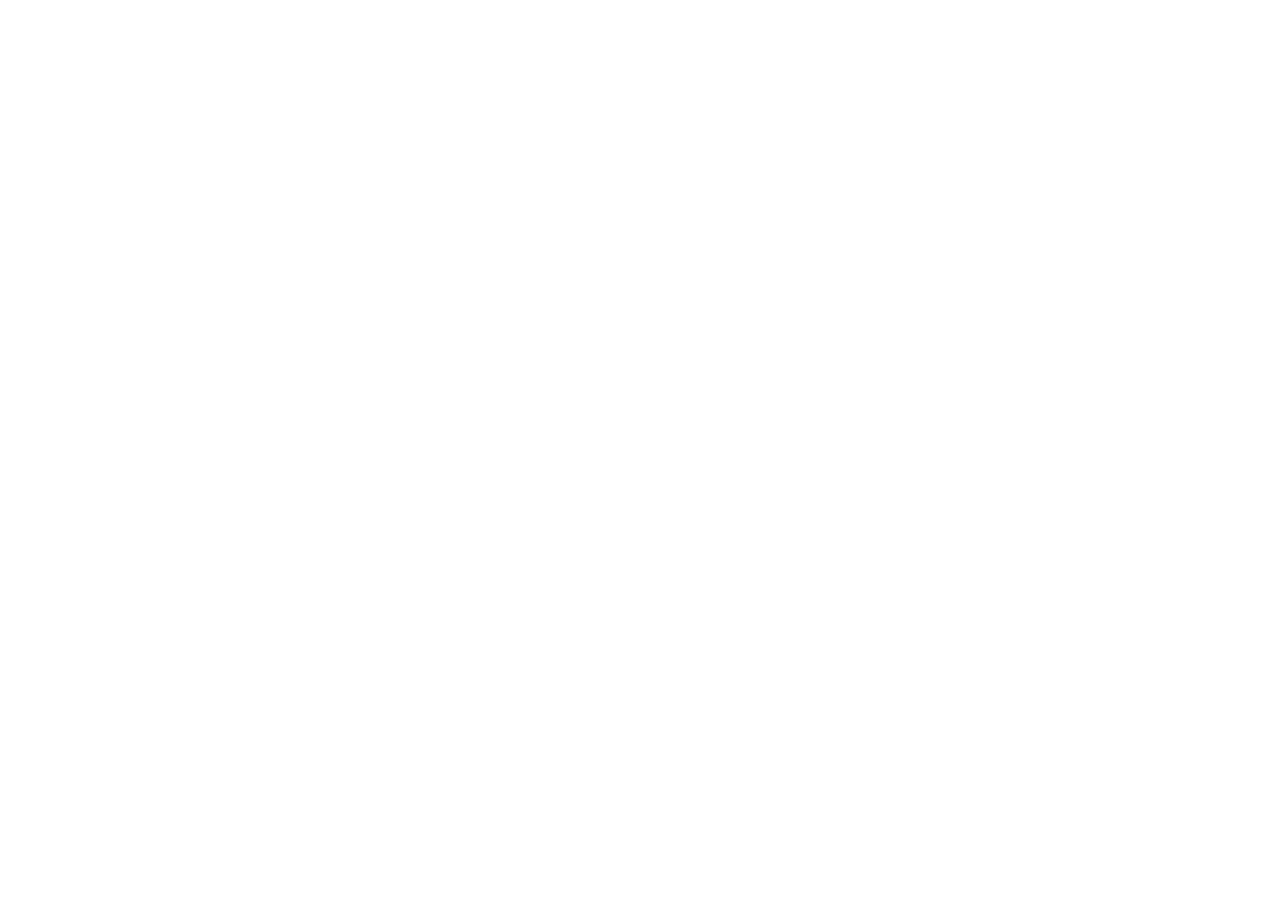
==== index.html @ fe6ef4d4 "大事件项目初始化第二遍" ====
<!DOCTYPE html>
<html lang="en">
<head>
    <meta charset="UTF-8">
    <meta name="viewport" content="width=device-width, initial-scale=1.0">
    <title>大事件首页</title>
</head>
<body>
    
</body>
</html>
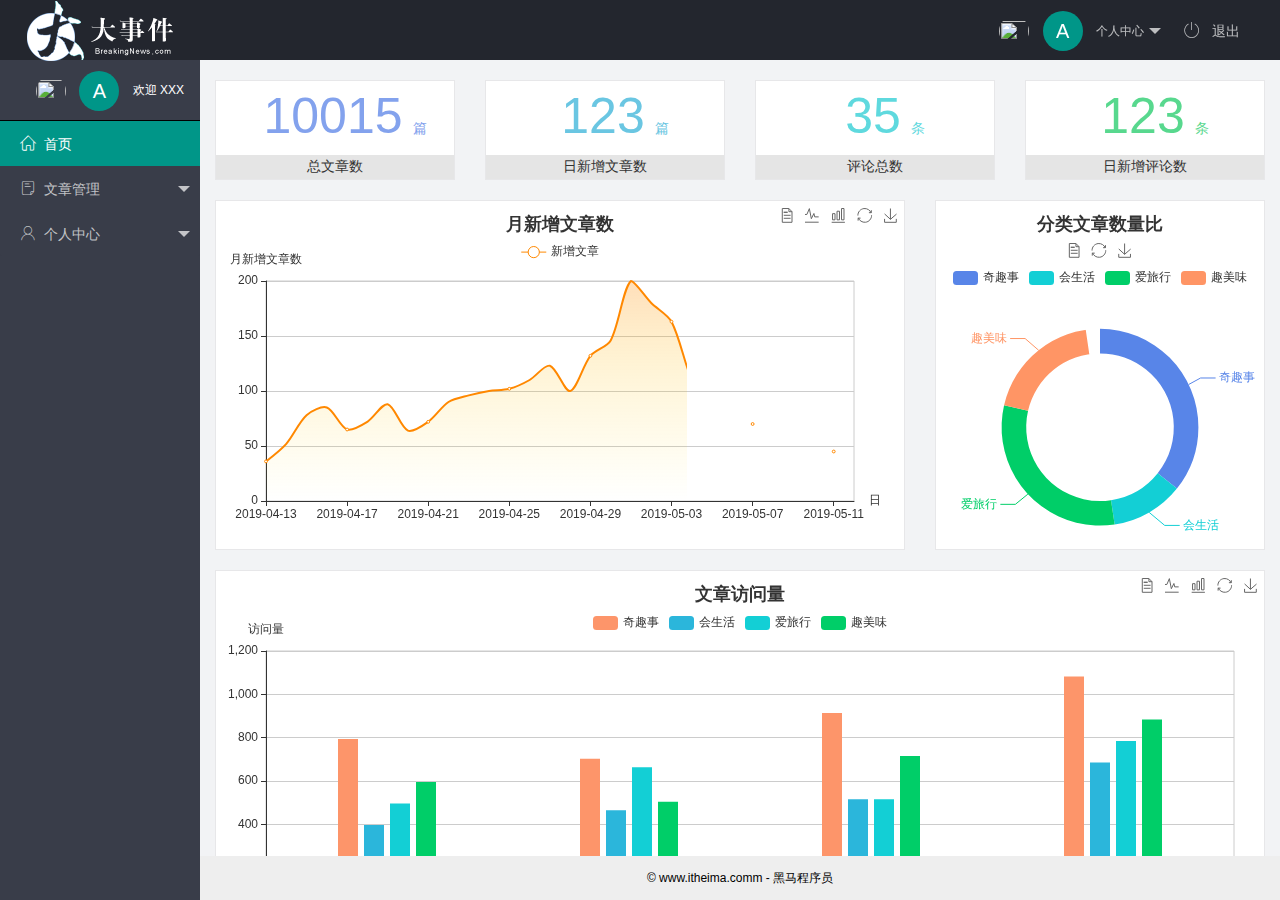
==== commit 590bca00: "主页功能完成" ====
--- a/index.html
+++ b/index.html
@@ -4,8 +4,83 @@
     <meta charset="UTF-8">
     <meta name="viewport" content="width=device-width, initial-scale=1.0">
     <title>大事件首页</title>
+    <link rel="stylesheet" href="/assets/lib/layui/css/layui.css">
+    <link rel="stylesheet" href="/assets/css/index.css">
+    <link rel="stylesheet" href="/assets/fonts/iconfont.css">
 </head>
-<body>
+<body class="layui-layout-body">
+    <div class="layui-layout layui-layout-admin">
+      <div class="layui-header">
+        <div class="layui-logo">
+            <img src="./assets/images/logo.png" alt="">
+        </div>
+        <!-- 头部区域（可配合layui已有的水平导航） -->
+        <ul class="layui-nav layui-layout-right">
+          <li class="layui-nav-item">
+              <!-- 顶部头像 -->
+            <a href="javascript:;" class="userinfo">
+                <img src="http://t.cn/RCzsdCq" class="layui-nav-img">
+              <span class="text-avatar">A</span>
+              个人中心
+            </a>
+            <dl class="layui-nav-child">
+              <dd><a href="">基本资料</a></dd>
+              <dd><a href="">更换头像</a></dd>
+              <dd><a href="">重置密码</a></dd>
+            </dl>
+          </li>
+          <li class="layui-nav-item" id="btnLogout"><a href="javascript:;">
+              <span class="iconfont icon-tuichu"></span>
+              退出</a>
+            </li>
+        </ul>
+      </div>
+      
+      <div class="layui-side layui-bg-black">
+        <div class="layui-side-scroll">
+            <!-- 侧边栏头像区域 -->
+            <div class="userinfo">
+                <img src="http://t.cn/RCzsdCq" class="layui-nav-img">
+                <span class="text-avatar">A</span>
+                <span id="welcome">欢迎 XXX</span>
+            </div>
+          <!-- 左侧导航区域（可配合layui已有的垂直导航） -->
+          <ul class="layui-nav layui-nav-tree"  lay-filter="all">
+            <li class="layui-nav-item layui-this">
+                <a href="/home/dashboard.html" target="fm"><span class="iconfont icon-home"></span>首页</a></li>
+            <li class="layui-nav-item"><a href="javascript:;"><span class="iconfont icon-16"></span>文章管理</a>
+                <!-- 删除类，不让默认展开：layui-nav-itemed -->
+              <dl class="layui-nav-child">
+                <dd><a href="javascript:;"><i class="layui-icon layui-icon-app"></i>文章类别</a></dd>
+                <dd><a href="javascript:;"><i class="layui-icon layui-icon-app"></i>文章列表</a></dd>
+                <dd><a href="javascript:;"><i class="layui-icon layui-icon-app"></i>发表文章</a></dd>
+              </dl>
+            </li>
+            <li class="layui-nav-item"><a href="javascript:;"><span class="iconfont icon-user"></span>个人中心</a>
+              <dl class="layui-nav-child">
+                <dd><a href="javascript:;"><i class="layui-icon layui-icon-app"></i>基本资料</a></dd>
+                <dd><a href="javascript:;"><i class="layui-icon layui-icon-app"></i>更换头像</a></dd>
+                <dd><a href="javascript:;"><i class="layui-icon layui-icon-app"></i>重置密码</a></dd>
+              </dl>
+            </li>
     
-</body>
+          </ul>
+        </div>
+      </div>
+      
+      <div class="layui-body">
+        <!-- 内容主体区域 -->
+        <iframe name="fm" src="/home/dashboard.html" frameborder="0"></iframe>
+      </div>
+      
+      <div class="layui-footer">
+        <!-- 底部固定区域 -->
+        © www.itheima.comm - 黑马程序员
+      </div>
+    </div>
+    <script src="/assets/lib/layui/layui.all.js"></script>
+    <script src="/assets/lib/jquery.js"></script>
+    <script src="/assets/js/baseAPI.js"></script>
+    <script src="/assets/js/index.js"></script>
+    </body>
 </html>--- a/assets/lib/layui/css/layui.css
+++ b/assets/lib/layui/css/layui.css
@@ -0,0 +1,2 @@
+/** layui-v2.5.5 MIT License By https://www.layui.com */
+ .layui-inline,img{display:inline-block;vertical-align:middle}h1,h2,h3,h4,h5,h6{font-weight:400}.layui-edge,.layui-header,.layui-inline,.layui-main{position:relative}.layui-body,.layui-edge,.layui-elip{overflow:hidden}.layui-btn,.layui-edge,.layui-inline,img{vertical-align:middle}.layui-btn,.layui-disabled,.layui-icon,.layui-unselect{-moz-user-select:none;-webkit-user-select:none;-ms-user-select:none}.layui-elip,.layui-form-checkbox span,.layui-form-pane .layui-form-label{text-overflow:ellipsis;white-space:nowrap}.layui-breadcrumb,.layui-tree-btnGroup{visibility:hidden}blockquote,body,button,dd,div,dl,dt,form,h1,h2,h3,h4,h5,h6,input,li,ol,p,pre,td,textarea,th,ul{margin:0;padding:0;-webkit-tap-highlight-color:rgba(0,0,0,0)}a:active,a:hover{outline:0}img{border:none}li{list-style:none}table{border-collapse:collapse;border-spacing:0}h4,h5,h6{font-size:100%}button,input,optgroup,option,select,textarea{font-family:inherit;font-size:inherit;font-style:inherit;font-weight:inherit;outline:0}pre{white-space:pre-wrap;white-space:-moz-pre-wrap;white-space:-pre-wrap;white-space:-o-pre-wrap;word-wrap:break-word}body{line-height:24px;font:14px Helvetica Neue,Helvetica,PingFang SC,Tahoma,Arial,sans-serif}hr{height:1px;margin:10px 0;border:0;clear:both}a{color:#333;text-decoration:none}a:hover{color:#777}a cite{font-style:normal;*cursor:pointer}.layui-border-box,.layui-border-box *{box-sizing:border-box}.layui-box,.layui-box *{box-sizing:content-box}.layui-clear{clear:both;*zoom:1}.layui-clear:after{content:'\20';clear:both;*zoom:1;display:block;height:0}.layui-inline{*display:inline;*zoom:1}.layui-edge{display:inline-block;width:0;height:0;border-width:6px;border-style:dashed;border-color:transparent}.layui-edge-top{top:-4px;border-bottom-color:#999;border-bottom-style:solid}.layui-edge-right{border-left-color:#999;border-left-style:solid}.layui-edge-bottom{top:2px;border-top-color:#999;border-top-style:solid}.layui-edge-left{border-right-color:#999;border-right-style:solid}.layui-disabled,.layui-disabled:hover{color:#d2d2d2!important;cursor:not-allowed!important}.layui-circle{border-radius:100%}.layui-show{display:block!important}.layui-hide{display:none!important}@font-face{font-family:layui-icon;src:url(../font/iconfont.eot?v=250);src:url(../font/iconfont.eot?v=250#iefix) format('embedded-opentype'),url(../font/iconfont.woff2?v=250) format('woff2'),url(../font/iconfont.woff?v=250) format('woff'),url(../font/iconfont.ttf?v=250) format('truetype'),url(../font/iconfont.svg?v=250#layui-icon) format('svg')}.layui-icon{font-family:layui-icon!important;font-size:16px;font-style:normal;-webkit-font-smoothing:antialiased;-moz-osx-font-smoothing:grayscale}.layui-icon-reply-fill:before{content:"\e611"}.layui-icon-set-fill:before{content:"\e614"}.layui-icon-menu-fill:before{content:"\e60f"}.layui-icon-search:before{content:"\e615"}.layui-icon-share:before{content:"\e641"}.layui-icon-set-sm:before{content:"\e620"}.layui-icon-engine:before{content:"\e628"}.layui-icon-close:before{content:"\1006"}.layui-icon-close-fill:before{content:"\1007"}.layui-icon-chart-screen:before{content:"\e629"}.layui-icon-star:before{content:"\e600"}.layui-icon-circle-dot:before{content:"\e617"}.layui-icon-chat:before{content:"\e606"}.layui-icon-release:before{content:"\e609"}.layui-icon-list:before{content:"\e60a"}.layui-icon-chart:before{content:"\e62c"}.layui-icon-ok-circle:before{content:"\1005"}.layui-icon-layim-theme:before{content:"\e61b"}.layui-icon-table:before{content:"\e62d"}.layui-icon-right:before{content:"\e602"}.layui-icon-left:before{content:"\e603"}.layui-icon-cart-simple:before{content:"\e698"}.layui-icon-face-cry:before{content:"\e69c"}.layui-icon-face-smile:before{content:"\e6af"}.layui-icon-survey:before{content:"\e6b2"}.layui-icon-tree:before{content:"\e62e"}.layui-icon-upload-circle:before{content:"\e62f"}.layui-icon-add-circle:before{content:"\e61f"}.layui-icon-download-circle:before{content:"\e601"}.layui-icon-templeate-1:before{content:"\e630"}.layui-icon-util:before{content:"\e631"}.layui-icon-face-surprised:before{content:"\e664"}.layui-icon-edit:before{content:"\e642"}.layui-icon-speaker:before{content:"\e645"}.layui-icon-down:before{content:"\e61a"}.layui-icon-file:before{content:"\e621"}.layui-icon-layouts:before{content:"\e632"}.layui-icon-rate-half:before{content:"\e6c9"}.layui-icon-add-circle-fine:before{content:"\e608"}.layui-icon-prev-circle:before{content:"\e633"}.layui-icon-read:before{content:"\e705"}.layui-icon-404:before{content:"\e61c"}.layui-icon-carousel:before{content:"\e634"}.layui-icon-help:before{content:"\e607"}.layui-icon-code-circle:before{content:"\e635"}.layui-icon-water:before{content:"\e636"}.layui-icon-username:before{content:"\e66f"}.layui-icon-find-fill:before{content:"\e670"}.layui-icon-about:before{content:"\e60b"}.layui-icon-location:before{content:"\e715"}.layui-icon-up:before{content:"\e619"}.layui-icon-pause:before{content:"\e651"}.layui-icon-date:before{content:"\e637"}.layui-icon-layim-uploadfile:before{content:"\e61d"}.layui-icon-delete:before{content:"\e640"}.layui-icon-play:before{content:"\e652"}.layui-icon-top:before{content:"\e604"}.layui-icon-friends:before{content:"\e612"}.layui-icon-refresh-3:before{content:"\e9aa"}.layui-icon-ok:before{content:"\e605"}.layui-icon-layer:before{content:"\e638"}.layui-icon-face-smile-fine:before{content:"\e60c"}.layui-icon-dollar:before{content:"\e659"}.layui-icon-group:before{content:"\e613"}.layui-icon-layim-download:before{content:"\e61e"}.layui-icon-picture-fine:before{content:"\e60d"}.layui-icon-link:before{content:"\e64c"}.layui-icon-diamond:before{content:"\e735"}.layui-icon-log:before{content:"\e60e"}.layui-icon-rate-solid:before{content:"\e67a"}.layui-icon-fonts-del:before{content:"\e64f"}.layui-icon-unlink:before{content:"\e64d"}.layui-icon-fonts-clear:before{content:"\e639"}.layui-icon-triangle-r:before{content:"\e623"}.layui-icon-circle:before{content:"\e63f"}.layui-icon-radio:before{content:"\e643"}.layui-icon-align-center:before{content:"\e647"}.layui-icon-align-right:before{content:"\e648"}.layui-icon-align-left:before{content:"\e649"}.layui-icon-loading-1:before{content:"\e63e"}.layui-icon-return:before{content:"\e65c"}.layui-icon-fonts-strong:before{content:"\e62b"}.layui-icon-upload:before{content:"\e67c"}.layui-icon-dialogue:before{content:"\e63a"}.layui-icon-video:before{content:"\e6ed"}.layui-icon-headset:before{content:"\e6fc"}.layui-icon-cellphone-fine:before{content:"\e63b"}.layui-icon-add-1:before{content:"\e654"}.layui-icon-face-smile-b:before{content:"\e650"}.layui-icon-fonts-html:before{content:"\e64b"}.layui-icon-form:before{content:"\e63c"}.layui-icon-cart:before{content:"\e657"}.layui-icon-camera-fill:before{content:"\e65d"}.layui-icon-tabs:before{content:"\e62a"}.layui-icon-fonts-code:before{content:"\e64e"}.layui-icon-fire:before{content:"\e756"}.layui-icon-set:before{content:"\e716"}.layui-icon-fonts-u:before{content:"\e646"}.layui-icon-triangle-d:before{content:"\e625"}.layui-icon-tips:before{content:"\e702"}.layui-icon-picture:before{content:"\e64a"}.layui-icon-more-vertical:before{content:"\e671"}.layui-icon-flag:before{content:"\e66c"}.layui-icon-loading:before{content:"\e63d"}.layui-icon-fonts-i:before{content:"\e644"}.layui-icon-refresh-1:before{content:"\e666"}.layui-icon-rmb:before{content:"\e65e"}.layui-icon-home:before{content:"\e68e"}.layui-icon-user:before{content:"\e770"}.layui-icon-notice:before{content:"\e667"}.layui-icon-login-weibo:before{content:"\e675"}.layui-icon-voice:before{content:"\e688"}.layui-icon-upload-drag:before{content:"\e681"}.layui-icon-login-qq:before{content:"\e676"}.layui-icon-snowflake:before{content:"\e6b1"}.layui-icon-file-b:before{content:"\e655"}.layui-icon-template:before{content:"\e663"}.layui-icon-auz:before{content:"\e672"}.layui-icon-console:before{content:"\e665"}.layui-icon-app:before{content:"\e653"}.layui-icon-prev:before{content:"\e65a"}.layui-icon-website:before{content:"\e7ae"}.layui-icon-next:before{content:"\e65b"}.layui-icon-component:before{content:"\e857"}.layui-icon-more:before{content:"\e65f"}.layui-icon-login-wechat:before{content:"\e677"}.layui-icon-shrink-right:before{content:"\e668"}.layui-icon-spread-left:before{content:"\e66b"}.layui-icon-camera:before{content:"\e660"}.layui-icon-note:before{content:"\e66e"}.layui-icon-refresh:before{content:"\e669"}.layui-icon-female:before{content:"\e661"}.layui-icon-male:before{content:"\e662"}.layui-icon-password:before{content:"\e673"}.layui-icon-senior:before{content:"\e674"}.layui-icon-theme:before{content:"\e66a"}.layui-icon-tread:before{content:"\e6c5"}.layui-icon-praise:before{content:"\e6c6"}.layui-icon-star-fill:before{content:"\e658"}.layui-icon-rate:before{content:"\e67b"}.layui-icon-template-1:before{content:"\e656"}.layui-icon-vercode:before{content:"\e679"}.layui-icon-cellphone:before{content:"\e678"}.layui-icon-screen-full:before{content:"\e622"}.layui-icon-screen-restore:before{content:"\e758"}.layui-icon-cols:before{content:"\e610"}.layui-icon-export:before{content:"\e67d"}.layui-icon-print:before{content:"\e66d"}.layui-icon-slider:before{content:"\e714"}.layui-icon-addition:before{content:"\e624"}.layui-icon-subtraction:before{content:"\e67e"}.layui-icon-service:before{content:"\e626"}.layui-icon-transfer:before{content:"\e691"}.layui-main{width:1140px;margin:0 auto}.layui-header{z-index:1000;height:60px}.layui-header a:hover{transition:all .5s;-webkit-transition:all .5s}.layui-side{position:fixed;left:0;top:0;bottom:0;z-index:999;width:200px;overflow-x:hidden}.layui-side-scroll{position:relative;width:220px;height:100%;overflow-x:hidden}.layui-body{position:absolute;left:200px;right:0;top:0;bottom:0;z-index:998;width:auto;overflow-y:auto;box-sizing:border-box}.layui-layout-body{overflow:hidden}.layui-layout-admin .layui-header{background-color:#23262E}.layui-layout-admin .layui-side{top:60px;width:200px;overflow-x:hidden}.layui-layout-admin .layui-body{position:fixed;top:60px;bottom:44px}.layui-layout-admin .layui-main{width:auto;margin:0 15px}.layui-layout-admin .layui-footer{position:fixed;left:200px;right:0;bottom:0;height:44px;line-height:44px;padding:0 15px;background-color:#eee}.layui-layout-admin .layui-logo{position:absolute;left:0;top:0;width:200px;height:100%;line-height:60px;text-align:center;color:#009688;font-size:16px}.layui-layout-admin .layui-header .layui-nav{background:0 0}.layui-layout-left{position:absolute!important;left:200px;top:0}.layui-layout-right{position:absolute!important;right:0;top:0}.layui-container{position:relative;margin:0 auto;padding:0 15px;box-sizing:border-box}.layui-fluid{position:relative;margin:0 auto;padding:0 15px}.layui-row:after,.layui-row:before{content:'';display:block;clear:both}.layui-col-lg1,.layui-col-lg10,.layui-col-lg11,.layui-col-lg12,.layui-col-lg2,.layui-col-lg3,.layui-col-lg4,.layui-col-lg5,.layui-col-lg6,.layui-col-lg7,.layui-col-lg8,.layui-col-lg9,.layui-col-md1,.layui-col-md10,.layui-col-md11,.layui-col-md12,.layui-col-md2,.layui-col-md3,.layui-col-md4,.layui-col-md5,.layui-col-md6,.layui-col-md7,.layui-col-md8,.layui-col-md9,.layui-col-sm1,.layui-col-sm10,.layui-col-sm11,.layui-col-sm12,.layui-col-sm2,.layui-col-sm3,.layui-col-sm4,.layui-col-sm5,.layui-col-sm6,.layui-col-sm7,.layui-col-sm8,.layui-col-sm9,.layui-col-xs1,.layui-col-xs10,.layui-col-xs11,.layui-col-xs12,.layui-col-xs2,.layui-col-xs3,.layui-col-xs4,.layui-col-xs5,.layui-col-xs6,.layui-col-xs7,.layui-col-xs8,.layui-col-xs9{position:relative;display:block;box-sizing:border-box}.layui-col-xs1,.layui-col-xs10,.layui-col-xs11,.layui-col-xs12,.layui-col-xs2,.layui-col-xs3,.layui-col-xs4,.layui-col-xs5,.layui-col-xs6,.layui-col-xs7,.layui-col-xs8,.layui-col-xs9{float:left}.layui-col-xs1{width:8.33333333%}.layui-col-xs2{width:16.66666667%}.layui-col-xs3{width:25%}.layui-col-xs4{width:33.33333333%}.layui-col-xs5{width:41.66666667%}.layui-col-xs6{width:50%}.layui-col-xs7{width:58.33333333%}.layui-col-xs8{width:66.66666667%}.layui-col-xs9{width:75%}.layui-col-xs10{width:83.33333333%}.layui-col-xs11{width:91.66666667%}.layui-col-xs12{width:100%}.layui-col-xs-offset1{margin-left:8.33333333%}.layui-col-xs-offset2{margin-left:16.66666667%}.layui-col-xs-offset3{margin-left:25%}.layui-col-xs-offset4{margin-left:33.33333333%}.layui-col-xs-offset5{margin-left:41.66666667%}.layui-col-xs-offset6{margin-left:50%}.layui-col-xs-offset7{margin-left:58.33333333%}.layui-col-xs-offset8{margin-left:66.66666667%}.layui-col-xs-offset9{margin-left:75%}.layui-col-xs-offset10{margin-left:83.33333333%}.layui-col-xs-offset11{margin-left:91.66666667%}.layui-col-xs-offset12{margin-left:100%}@media screen and (max-width:768px){.layui-hide-xs{display:none!important}.layui-show-xs-block{display:block!important}.layui-show-xs-inline{display:inline!important}.layui-show-xs-inline-block{display:inline-block!important}}@media screen and (min-width:768px){.layui-container{width:750px}.layui-hide-sm{display:none!important}.layui-show-sm-block{display:block!important}.layui-show-sm-inline{display:inline!important}.layui-show-sm-inline-block{display:inline-block!important}.layui-col-sm1,.layui-col-sm10,.layui-col-sm11,.layui-col-sm12,.layui-col-sm2,.layui-col-sm3,.layui-col-sm4,.layui-col-sm5,.layui-col-sm6,.layui-col-sm7,.layui-col-sm8,.layui-col-sm9{float:left}.layui-col-sm1{width:8.33333333%}.layui-col-sm2{width:16.66666667%}.layui-col-sm3{width:25%}.layui-col-sm4{width:33.33333333%}.layui-col-sm5{width:41.66666667%}.layui-col-sm6{width:50%}.layui-col-sm7{width:58.33333333%}.layui-col-sm8{width:66.66666667%}.layui-col-sm9{width:75%}.layui-col-sm10{width:83.33333333%}.layui-col-sm11{width:91.66666667%}.layui-col-sm12{width:100%}.layui-col-sm-offset1{margin-left:8.33333333%}.layui-col-sm-offset2{margin-left:16.66666667%}.layui-col-sm-offset3{margin-left:25%}.layui-col-sm-offset4{margin-left:33.33333333%}.layui-col-sm-offset5{margin-left:41.66666667%}.layui-col-sm-offset6{margin-left:50%}.layui-col-sm-offset7{margin-left:58.33333333%}.layui-col-sm-offset8{margin-left:66.66666667%}.layui-col-sm-offset9{margin-left:75%}.layui-col-sm-offset10{margin-left:83.33333333%}.layui-col-sm-offset11{margin-left:91.66666667%}.layui-col-sm-offset12{margin-left:100%}}@media screen and (min-width:992px){.layui-container{width:970px}.layui-hide-md{display:none!important}.layui-show-md-block{display:block!important}.layui-show-md-inline{display:inline!important}.layui-show-md-inline-block{display:inline-block!important}.layui-col-md1,.layui-col-md10,.layui-col-md11,.layui-col-md12,.layui-col-md2,.layui-col-md3,.layui-col-md4,.layui-col-md5,.layui-col-md6,.layui-col-md7,.layui-col-md8,.layui-col-md9{float:left}.layui-col-md1{width:8.33333333%}.layui-col-md2{width:16.66666667%}.layui-col-md3{width:25%}.layui-col-md4{width:33.33333333%}.layui-col-md5{width:41.66666667%}.layui-col-md6{width:50%}.layui-col-md7{width:58.33333333%}.layui-col-md8{width:66.66666667%}.layui-col-md9{width:75%}.layui-col-md10{width:83.33333333%}.layui-col-md11{width:91.66666667%}.layui-col-md12{width:100%}.layui-col-md-offset1{margin-left:8.33333333%}.layui-col-md-offset2{margin-left:16.66666667%}.layui-col-md-offset3{margin-left:25%}.layui-col-md-offset4{margin-left:33.33333333%}.layui-col-md-offset5{margin-left:41.66666667%}.layui-col-md-offset6{margin-left:50%}.layui-col-md-offset7{margin-left:58.33333333%}.layui-col-md-offset8{margin-left:66.66666667%}.layui-col-md-offset9{margin-left:75%}.layui-col-md-offset10{margin-left:83.33333333%}.layui-col-md-offset11{margin-left:91.66666667%}.layui-col-md-offset12{margin-left:100%}}@media screen and (min-width:1200px){.layui-container{width:1170px}.layui-hide-lg{display:none!important}.layui-show-lg-block{display:block!important}.layui-show-lg-inline{display:inline!important}.layui-show-lg-inline-block{display:inline-block!important}.layui-col-lg1,.layui-col-lg10,.layui-col-lg11,.layui-col-lg12,.layui-col-lg2,.layui-col-lg3,.layui-col-lg4,.layui-col-lg5,.layui-col-lg6,.layui-col-lg7,.layui-col-lg8,.layui-col-lg9{float:left}.layui-col-lg1{width:8.33333333%}.layui-col-lg2{width:16.66666667%}.layui-col-lg3{width:25%}.layui-col-lg4{width:33.33333333%}.layui-col-lg5{width:41.66666667%}.layui-col-lg6{width:50%}.layui-col-lg7{width:58.33333333%}.layui-col-lg8{width:66.66666667%}.layui-col-lg9{width:75%}.layui-col-lg10{width:83.33333333%}.layui-col-lg11{width:91.66666667%}.layui-col-lg12{width:100%}.layui-col-lg-offset1{margin-left:8.33333333%}.layui-col-lg-offset2{margin-left:16.66666667%}.layui-col-lg-offset3{margin-left:25%}.layui-col-lg-offset4{margin-left:33.33333333%}.layui-col-lg-offset5{margin-left:41.66666667%}.layui-col-lg-offset6{margin-left:50%}.layui-col-lg-offset7{margin-left:58.33333333%}.layui-col-lg-offset8{margin-left:66.66666667%}.layui-col-lg-offset9{margin-left:75%}.layui-col-lg-offset10{margin-left:83.33333333%}.layui-col-lg-offset11{margin-left:91.66666667%}.layui-col-lg-offset12{margin-left:100%}}.layui-col-space1{margin:-.5px}.layui-col-space1>*{padding:.5px}.layui-col-space3{margin:-1.5px}.layui-col-space3>*{padding:1.5px}.layui-col-space5{margin:-2.5px}.layui-col-space5>*{padding:2.5px}.layui-col-space8{margin:-3.5px}.layui-col-space8>*{padding:3.5px}.layui-col-space10{margin:-5px}.layui-col-space10>*{padding:5px}.layui-col-space12{margin:-6px}.layui-col-space12>*{padding:6px}.layui-col-space15{margin:-7.5px}.layui-col-space15>*{padding:7.5px}.layui-col-space18{margin:-9px}.layui-col-space18>*{padding:9px}.layui-col-space20{margin:-10px}.layui-col-space20>*{padding:10px}.layui-col-space22{margin:-11px}.layui-col-space22>*{padding:11px}.layui-col-space25{margin:-12.5px}.layui-col-space25>*{padding:12.5px}.layui-col-space30{margin:-15px}.layui-col-space30>*{padding:15px}.layui-btn,.layui-input,.layui-select,.layui-textarea,.layui-upload-button{outline:0;-webkit-appearance:none;transition:all .3s;-webkit-transition:all .3s;box-sizing:border-box}.layui-elem-quote{margin-bottom:10px;padding:15px;line-height:22px;border-left:5px solid #009688;border-radius:0 2px 2px 0;background-color:#f2f2f2}.layui-quote-nm{border-style:solid;border-width:1px 1px 1px 5px;background:0 0}.layui-elem-field{margin-bottom:10px;padding:0;border-width:1px;border-style:solid}.layui-elem-field legend{margin-left:20px;padding:0 10px;font-size:20px;font-weight:300}.layui-field-title{margin:10px 0 20px;border-width:1px 0 0}.layui-field-box{padding:10px 15px}.layui-field-title .layui-field-box{padding:10px 0}.layui-progress{position:relative;height:6px;border-radius:20px;background-color:#e2e2e2}.layui-progress-bar{position:absolute;left:0;top:0;width:0;max-width:100%;height:6px;border-radius:20px;text-align:right;background-color:#5FB878;transition:all .3s;-webkit-transition:all .3s}.layui-progress-big,.layui-progress-big .layui-progress-bar{height:18px;line-height:18px}.layui-progress-text{position:relative;top:-20px;line-height:18px;font-size:12px;color:#666}.layui-progress-big .layui-progress-text{position:static;padding:0 10px;color:#fff}.layui-collapse{border-width:1px;border-style:solid;border-radius:2px}.layui-colla-content,.layui-colla-item{border-top-width:1px;border-top-style:solid}.layui-colla-item:first-child{border-top:none}.layui-colla-title{position:relative;height:42px;line-height:42px;padding:0 15px 0 35px;color:#333;background-color:#f2f2f2;cursor:pointer;font-size:14px;overflow:hidden}.layui-colla-content{display:none;padding:10px 15px;line-height:22px;color:#666}.layui-colla-icon{position:absolute;left:15px;top:0;font-size:14px}.layui-card{margin-bottom:15px;border-radius:2px;background-color:#fff;box-shadow:0 1px 2px 0 rgba(0,0,0,.05)}.layui-card:last-child{margin-bottom:0}.layui-card-header{position:relative;height:42px;line-height:42px;padding:0 15px;border-bottom:1px solid #f6f6f6;color:#333;border-radius:2px 2px 0 0;font-size:14px}.layui-bg-black,.layui-bg-blue,.layui-bg-cyan,.layui-bg-green,.layui-bg-orange,.layui-bg-red{color:#fff!important}.layui-card-body{position:relative;padding:10px 15px;line-height:24px}.layui-card-body[pad15]{padding:15px}.layui-card-body[pad20]{padding:20px}.layui-card-body .layui-table{margin:5px 0}.layui-card .layui-tab{margin:0}.layui-panel-window{position:relative;padding:15px;border-radius:0;border-top:5px solid #E6E6E6;background-color:#fff}.layui-auxiliar-moving{position:fixed;left:0;right:0;top:0;bottom:0;width:100%;height:100%;background:0 0;z-index:9999999999}.layui-form-label,.layui-form-mid,.layui-form-select,.layui-input-block,.layui-input-inline,.layui-textarea{position:relative}.layui-bg-red{background-color:#FF5722!important}.layui-bg-orange{background-color:#FFB800!important}.layui-bg-green{background-color:#009688!important}.layui-bg-cyan{background-color:#2F4056!important}.layui-bg-blue{background-color:#1E9FFF!important}.layui-bg-black{background-color:#393D49!important}.layui-bg-gray{background-color:#eee!important;color:#666!important}.layui-badge-rim,.layui-colla-content,.layui-colla-item,.layui-collapse,.layui-elem-field,.layui-form-pane .layui-form-item[pane],.layui-form-pane .layui-form-label,.layui-input,.layui-layedit,.layui-layedit-tool,.layui-quote-nm,.layui-select,.layui-tab-bar,.layui-tab-card,.layui-tab-title,.layui-tab-title .layui-this:after,.layui-textarea{border-color:#e6e6e6}.layui-timeline-item:before,hr{background-color:#e6e6e6}.layui-text{line-height:22px;font-size:14px;color:#666}.layui-text h1,.layui-text h2,.layui-text h3{font-weight:500;color:#333}.layui-text h1{font-size:30px}.layui-text h2{font-size:24px}.layui-text h3{font-size:18px}.layui-text a:not(.layui-btn){color:#01AAED}.layui-text a:not(.layui-btn):hover{text-decoration:underline}.layui-text ul{padding:5px 0 5px 15px}.layui-text ul li{margin-top:5px;list-style-type:disc}.layui-text em,.layui-word-aux{color:#999!important;padding:0 5px!important}.layui-btn{display:inline-block;height:38px;line-height:38px;padding:0 18px;background-color:#009688;color:#fff;white-space:nowrap;text-align:center;font-size:14px;border:none;border-radius:2px;cursor:pointer}.layui-btn:hover{opacity:.8;filter:alpha(opacity=80);color:#fff}.layui-btn:active{opacity:1;filter:alpha(opacity=100)}.layui-btn+.layui-btn{margin-left:10px}.layui-btn-container{font-size:0}.layui-btn-container .layui-btn{margin-right:10px;margin-bottom:10px}.layui-btn-container .layui-btn+.layui-btn{margin-left:0}.layui-table .layui-btn-container .layui-btn{margin-bottom:9px}.layui-btn-radius{border-radius:100px}.layui-btn .layui-icon{margin-right:3px;font-size:18px;vertical-align:bottom;vertical-align:middle\9}.layui-btn-primary{border:1px solid #C9C9C9;background-color:#fff;color:#555}.layui-btn-primary:hover{border-color:#009688;color:#333}.layui-btn-normal{background-color:#1E9FFF}.layui-btn-warm{background-color:#FFB800}.layui-btn-danger{background-color:#FF5722}.layui-btn-checked{background-color:#5FB878}.layui-btn-disabled,.layui-btn-disabled:active,.layui-btn-disabled:hover{border:1px solid #e6e6e6;background-color:#FBFBFB;color:#C9C9C9;cursor:not-allowed;opacity:1}.layui-btn-lg{height:44px;line-height:44px;padding:0 25px;font-size:16px}.layui-btn-sm{height:30px;line-height:30px;padding:0 10px;font-size:12px}.layui-btn-sm i{font-size:16px!important}.layui-btn-xs{height:22px;line-height:22px;padding:0 5px;font-size:12px}.layui-btn-xs i{font-size:14px!important}.layui-btn-group{display:inline-block;vertical-align:middle;font-size:0}.layui-btn-group .layui-btn{margin-left:0!important;margin-right:0!important;border-left:1px solid rgba(255,255,255,.5);border-radius:0}.layui-btn-group .layui-btn-primary{border-left:none}.layui-btn-group .layui-btn-primary:hover{border-color:#C9C9C9;color:#009688}.layui-btn-group .layui-btn:first-child{border-left:none;border-radius:2px 0 0 2px}.layui-btn-group .layui-btn-primary:first-child{border-left:1px solid #c9c9c9}.layui-btn-group .layui-btn:last-child{border-radius:0 2px 2px 0}.layui-btn-group .layui-btn+.layui-btn{margin-left:0}.layui-btn-group+.layui-btn-group{margin-left:10px}.layui-btn-fluid{width:100%}.layui-input,.layui-select,.layui-textarea{height:38px;line-height:1.3;line-height:38px\9;border-width:1px;border-style:solid;background-color:#fff;border-radius:2px}.layui-input::-webkit-input-placeholder,.layui-select::-webkit-input-placeholder,.layui-textarea::-webkit-input-placeholder{line-height:1.3}.layui-input,.layui-textarea{display:block;width:100%;padding-left:10px}.layui-input:hover,.layui-textarea:hover{border-color:#D2D2D2!important}.layui-input:focus,.layui-textarea:focus{border-color:#C9C9C9!important}.layui-textarea{min-height:100px;height:auto;line-height:20px;padding:6px 10px;resize:vertical}.layui-select{padding:0 10px}.layui-form input[type=checkbox],.layui-form input[type=radio],.layui-form select{display:none}.layui-form [lay-ignore]{display:initial}.layui-form-item{margin-bottom:15px;clear:both;*zoom:1}.layui-form-item:after{content:'\20';clear:both;*zoom:1;display:block;height:0}.layui-form-label{float:left;display:block;padding:9px 15px;width:80px;font-weight:400;line-height:20px;text-align:right}.layui-form-label-col{display:block;float:none;padding:9px 0;line-height:20px;text-align:left}.layui-form-item .layui-inline{margin-bottom:5px;margin-right:10px}.layui-input-block{margin-left:110px;min-height:36px}.layui-input-inline{display:inline-block;vertical-align:middle}.layui-form-item .layui-input-inline{float:left;width:190px;margin-right:10px}.layui-form-text .layui-input-inline{width:auto}.layui-form-mid{float:left;display:block;padding:9px 0!important;line-height:20px;margin-right:10px}.layui-form-danger+.layui-form-select .layui-input,.layui-form-danger:focus{border-color:#FF5722!important}.layui-form-select .layui-input{padding-right:30px;cursor:pointer}.layui-form-select .layui-edge{position:absolute;right:10px;top:50%;margin-top:-3px;cursor:pointer;border-width:6px;border-top-color:#c2c2c2;border-top-style:solid;transition:all .3s;-webkit-transition:all .3s}.layui-form-select dl{display:none;position:absolute;left:0;top:42px;padding:5px 0;z-index:899;min-width:100%;border:1px solid #d2d2d2;max-height:300px;overflow-y:auto;background-color:#fff;border-radius:2px;box-shadow:0 2px 4px rgba(0,0,0,.12);box-sizing:border-box}.layui-form-select dl dd,.layui-form-select dl dt{padding:0 10px;line-height:36px;white-space:nowrap;overflow:hidden;text-overflow:ellipsis}.layui-form-select dl dt{font-size:12px;color:#999}.layui-form-select dl dd{cursor:pointer}.layui-form-select dl dd:hover{background-color:#f2f2f2;-webkit-transition:.5s all;transition:.5s all}.layui-form-select .layui-select-group dd{padding-left:20px}.layui-form-select dl dd.layui-select-tips{padding-left:10px!important;color:#999}.layui-form-select dl dd.layui-this{background-color:#5FB878;color:#fff}.layui-form-checkbox,.layui-form-select dl dd.layui-disabled{background-color:#fff}.layui-form-selected dl{display:block}.layui-form-checkbox,.layui-form-checkbox *,.layui-form-switch{display:inline-block;vertical-align:middle}.layui-form-selected .layui-edge{margin-top:-9px;-webkit-transform:rotate(180deg);transform:rotate(180deg);margin-top:-3px\9}:root .layui-form-selected .layui-edge{margin-top:-9px\0/IE9}.layui-form-selectup dl{top:auto;bottom:42px}.layui-select-none{margin:5px 0;text-align:center;color:#999}.layui-select-disabled .layui-disabled{border-color:#eee!important}.layui-select-disabled .layui-edge{border-top-color:#d2d2d2}.layui-form-checkbox{position:relative;height:30px;line-height:30px;margin-right:10px;padding-right:30px;cursor:pointer;font-size:0;-webkit-transition:.1s linear;transition:.1s linear;box-sizing:border-box}.layui-form-checkbox span{padding:0 10px;height:100%;font-size:14px;border-radius:2px 0 0 2px;background-color:#d2d2d2;color:#fff;overflow:hidden}.layui-form-checkbox:hover span{background-color:#c2c2c2}.layui-form-checkbox i{position:absolute;right:0;top:0;width:30px;height:28px;border:1px solid #d2d2d2;border-left:none;border-radius:0 2px 2px 0;color:#fff;font-size:20px;text-align:center}.layui-form-checkbox:hover i{border-color:#c2c2c2;color:#c2c2c2}.layui-form-checked,.layui-form-checked:hover{border-color:#5FB878}.layui-form-checked span,.layui-form-checked:hover span{background-color:#5FB878}.layui-form-checked i,.layui-form-checked:hover i{color:#5FB878}.layui-form-item .layui-form-checkbox{margin-top:4px}.layui-form-checkbox[lay-skin=primary]{height:auto!important;line-height:normal!important;min-width:18px;min-height:18px;border:none!important;margin-right:0;padding-left:28px;padding-right:0;background:0 0}.layui-form-checkbox[lay-skin=primary] span{padding-left:0;padding-right:15px;line-height:18px;background:0 0;color:#666}.layui-form-checkbox[lay-skin=primary] i{right:auto;left:0;width:16px;height:16px;line-height:16px;border:1px solid #d2d2d2;font-size:12px;border-radius:2px;background-color:#fff;-webkit-transition:.1s linear;transition:.1s linear}.layui-form-checkbox[lay-skin=primary]:hover i{border-color:#5FB878;color:#fff}.layui-form-checked[lay-skin=primary] i{border-color:#5FB878!important;background-color:#5FB878;color:#fff}.layui-checkbox-disbaled[lay-skin=primary] span{background:0 0!important;color:#c2c2c2}.layui-checkbox-disbaled[lay-skin=primary]:hover i{border-color:#d2d2d2}.layui-form-item .layui-form-checkbox[lay-skin=primary]{margin-top:10px}.layui-form-switch{position:relative;height:22px;line-height:22px;min-width:35px;padding:0 5px;margin-top:8px;border:1px solid #d2d2d2;border-radius:20px;cursor:pointer;background-color:#fff;-webkit-transition:.1s linear;transition:.1s linear}.layui-form-switch i{position:absolute;left:5px;top:3px;width:16px;height:16px;border-radius:20px;background-color:#d2d2d2;-webkit-transition:.1s linear;transition:.1s linear}.layui-form-switch em{position:relative;top:0;width:25px;margin-left:21px;padding:0!important;text-align:center!important;color:#999!important;font-style:normal!important;font-size:12px}.layui-form-onswitch{border-color:#5FB878;background-color:#5FB878}.layui-checkbox-disbaled,.layui-checkbox-disbaled i{border-color:#e2e2e2!important}.layui-form-onswitch i{left:100%;margin-left:-21px;background-color:#fff}.layui-form-onswitch em{margin-left:5px;margin-right:21px;color:#fff!important}.layui-checkbox-disbaled span{background-color:#e2e2e2!important}.layui-checkbox-disbaled:hover i{color:#fff!important}[lay-radio]{display:none}.layui-form-radio,.layui-form-radio *{display:inline-block;vertical-align:middle}.layui-form-radio{line-height:28px;margin:6px 10px 0 0;padding-right:10px;cursor:pointer;font-size:0}.layui-form-radio *{font-size:14px}.layui-form-radio>i{margin-right:8px;font-size:22px;color:#c2c2c2}.layui-form-radio>i:hover,.layui-form-radioed>i{color:#5FB878}.layui-radio-disbaled>i{color:#e2e2e2!important}.layui-form-pane .layui-form-label{width:110px;padding:8px 15px;height:38px;line-height:20px;border-width:1px;border-style:solid;border-radius:2px 0 0 2px;text-align:center;background-color:#FBFBFB;overflow:hidden;box-sizing:border-box}.layui-form-pane .layui-input-inline{margin-left:-1px}.layui-form-pane .layui-input-block{margin-left:110px;left:-1px}.layui-form-pane .layui-input{border-radius:0 2px 2px 0}.layui-form-pane .layui-form-text .layui-form-label{float:none;width:100%;border-radius:2px;box-sizing:border-box;text-align:left}.layui-form-pane .layui-form-text .layui-input-inline{display:block;margin:0;top:-1px;clear:both}.layui-form-pane .layui-form-text .layui-input-block{margin:0;left:0;top:-1px}.layui-form-pane .layui-form-text .layui-textarea{min-height:100px;border-radius:0 0 2px 2px}.layui-form-pane .layui-form-checkbox{margin:4px 0 4px 10px}.layui-form-pane .layui-form-radio,.layui-form-pane .layui-form-switch{margin-top:6px;margin-left:10px}.layui-form-pane .layui-form-item[pane]{position:relative;border-width:1px;border-style:solid}.layui-form-pane .layui-form-item[pane] .layui-form-label{position:absolute;left:0;top:0;height:100%;border-width:0 1px 0 0}.layui-form-pane .layui-form-item[pane] .layui-input-inline{margin-left:110px}@media screen and (max-width:450px){.layui-form-item .layui-form-label{text-overflow:ellipsis;overflow:hidden;white-space:nowrap}.layui-form-item .layui-inline{display:block;margin-right:0;margin-bottom:20px;clear:both}.layui-form-item .layui-inline:after{content:'\20';clear:both;display:block;height:0}.layui-form-item .layui-input-inline{display:block;float:none;left:-3px;width:auto;margin:0 0 10px 112px}.layui-form-item .layui-input-inline+.layui-form-mid{margin-left:110px;top:-5px;padding:0}.layui-form-item .layui-form-checkbox{margin-right:5px;margin-bottom:5px}}.layui-layedit{border-width:1px;border-style:solid;border-radius:2px}.layui-layedit-tool{padding:3px 5px;border-bottom-width:1px;border-bottom-style:solid;font-size:0}.layedit-tool-fixed{position:fixed;top:0;border-top:1px solid #e2e2e2}.layui-layedit-tool .layedit-tool-mid,.layui-layedit-tool .layui-icon{display:inline-block;vertical-align:middle;text-align:center;font-size:14px}.layui-layedit-tool .layui-icon{position:relative;width:32px;height:30px;line-height:30px;margin:3px 5px;color:#777;cursor:pointer;border-radius:2px}.layui-layedit-tool .layui-icon:hover{color:#393D49}.layui-layedit-tool .layui-icon:active{color:#000}.layui-layedit-tool .layedit-tool-active{background-color:#e2e2e2;color:#000}.layui-layedit-tool .layui-disabled,.layui-layedit-tool .layui-disabled:hover{color:#d2d2d2;cursor:not-allowed}.layui-layedit-tool .layedit-tool-mid{width:1px;height:18px;margin:0 10px;background-color:#d2d2d2}.layedit-tool-html{width:50px!important;font-size:30px!important}.layedit-tool-b,.layedit-tool-code,.layedit-tool-help{font-size:16px!important}.layedit-tool-d,.layedit-tool-face,.layedit-tool-image,.layedit-tool-unlink{font-size:18px!important}.layedit-tool-image input{position:absolute;font-size:0;left:0;top:0;width:100%;height:100%;opacity:.01;filter:Alpha(opacity=1);cursor:pointer}.layui-layedit-iframe iframe{display:block;width:100%}#LAY_layedit_code{overflow:hidden}.layui-laypage{display:inline-block;*display:inline;*zoom:1;vertical-align:middle;margin:10px 0;font-size:0}.layui-laypage>a:first-child,.layui-laypage>a:first-child em{border-radius:2px 0 0 2px}.layui-laypage>a:last-child,.layui-laypage>a:last-child em{border-radius:0 2px 2px 0}.layui-laypage>:first-child{margin-left:0!important}.layui-laypage>:last-child{margin-right:0!important}.layui-laypage a,.layui-laypage button,.layui-laypage input,.layui-laypage select,.layui-laypage span{border:1px solid #e2e2e2}.layui-laypage a,.layui-laypage span{display:inline-block;*display:inline;*zoom:1;vertical-align:middle;padding:0 15px;height:28px;line-height:28px;margin:0 -1px 5px 0;background-color:#fff;color:#333;font-size:12px}.layui-flow-more a *,.layui-laypage input,.layui-table-view select[lay-ignore]{display:inline-block}.layui-laypage a:hover{color:#009688}.layui-laypage em{font-style:normal}.layui-laypage .layui-laypage-spr{color:#999;font-weight:700}.layui-laypage a{text-decoration:none}.layui-laypage .layui-laypage-curr{position:relative}.layui-laypage .layui-laypage-curr em{position:relative;color:#fff}.layui-laypage .layui-laypage-curr .layui-laypage-em{position:absolute;left:-1px;top:-1px;padding:1px;width:100%;height:100%;background-color:#009688}.layui-laypage-em{border-radius:2px}.layui-laypage-next em,.layui-laypage-prev em{font-family:Sim sun;font-size:16px}.layui-laypage .layui-laypage-count,.layui-laypage .layui-laypage-limits,.layui-laypage .layui-laypage-refresh,.layui-laypage .layui-laypage-skip{margin-left:10px;margin-right:10px;padding:0;border:none}.layui-laypage .layui-laypage-limits,.layui-laypage .layui-laypage-refresh{vertical-align:top}.layui-laypage .layui-laypage-refresh i{font-size:18px;cursor:pointer}.layui-laypage select{height:22px;padding:3px;border-radius:2px;cursor:pointer}.layui-laypage .layui-laypage-skip{height:30px;line-height:30px;color:#999}.layui-laypage button,.layui-laypage input{height:30px;line-height:30px;border-radius:2px;vertical-align:top;background-color:#fff;box-sizing:border-box}.layui-laypage input{width:40px;margin:0 10px;padding:0 3px;text-align:center}.layui-laypage input:focus,.layui-laypage select:focus{border-color:#009688!important}.layui-laypage button{margin-left:10px;padding:0 10px;cursor:pointer}.layui-table,.layui-table-view{margin:10px 0}.layui-flow-more{margin:10px 0;text-align:center;color:#999;font-size:14px}.layui-flow-more a{height:32px;line-height:32px}.layui-flow-more a *{vertical-align:top}.layui-flow-more a cite{padding:0 20px;border-radius:3px;background-color:#eee;color:#333;font-style:normal}.layui-flow-more a cite:hover{opacity:.8}.layui-flow-more a i{font-size:30px;color:#737383}.layui-table{width:100%;background-color:#fff;color:#666}.layui-table tr{transition:all .3s;-webkit-transition:all .3s}.layui-table th{text-align:left;font-weight:400}.layui-table tbody tr:hover,.layui-table thead tr,.layui-table-click,.layui-table-header,.layui-table-hover,.layui-table-mend,.layui-table-patch,.layui-table-tool,.layui-table-total,.layui-table-total tr,.layui-table[lay-even] tr:nth-child(even){background-color:#f2f2f2}.layui-table td,.layui-table th,.layui-table-col-set,.layui-table-fixed-r,.layui-table-grid-down,.layui-table-header,.layui-table-page,.layui-table-tips-main,.layui-table-tool,.layui-table-total,.layui-table-view,.layui-table[lay-skin=line],.layui-table[lay-skin=row]{border-width:1px;border-style:solid;border-color:#e6e6e6}.layui-table td,.layui-table th{position:relative;padding:9px 15px;min-height:20px;line-height:20px;font-size:14px}.layui-table[lay-skin=line] td,.layui-table[lay-skin=line] th{border-width:0 0 1px}.layui-table[lay-skin=row] td,.layui-table[lay-skin=row] th{border-width:0 1px 0 0}.layui-table[lay-skin=nob] td,.layui-table[lay-skin=nob] th{border:none}.layui-table img{max-width:100px}.layui-table[lay-size=lg] td,.layui-table[lay-size=lg] th{padding:15px 30px}.layui-table-view .layui-table[lay-size=lg] .layui-table-cell{height:40px;line-height:40px}.layui-table[lay-size=sm] td,.layui-table[lay-size=sm] th{font-size:12px;padding:5px 10px}.layui-table-view .layui-table[lay-size=sm] .layui-table-cell{height:20px;line-height:20px}.layui-table[lay-data]{display:none}.layui-table-box{position:relative;overflow:hidden}.layui-table-view .layui-table{position:relative;width:auto;margin:0}.layui-table-view .layui-table[lay-skin=line]{border-width:0 1px 0 0}.layui-table-view .layui-table[lay-skin=row]{border-width:0 0 1px}.layui-table-view .layui-table td,.layui-table-view .layui-table th{padding:5px 0;border-top:none;border-left:none}.layui-table-view .layui-table th.layui-unselect .layui-table-cell span{cursor:pointer}.layui-table-view .layui-table td{cursor:default}.layui-table-view .layui-table td[data-edit=text]{cursor:text}.layui-table-view .layui-form-checkbox[lay-skin=primary] i{width:18px;height:18px}.layui-table-view .layui-form-radio{line-height:0;padding:0}.layui-table-view .layui-form-radio>i{margin:0;font-size:20px}.layui-table-init{position:absolute;left:0;top:0;width:100%;height:100%;text-align:center;z-index:110}.layui-table-init .layui-icon{position:absolute;left:50%;top:50%;margin:-15px 0 0 -15px;font-size:30px;color:#c2c2c2}.layui-table-header{border-width:0 0 1px;overflow:hidden}.layui-table-header .layui-table{margin-bottom:-1px}.layui-table-tool .layui-inline[lay-event]{position:relative;width:26px;height:26px;padding:5px;line-height:16px;margin-right:10px;text-align:center;color:#333;border:1px solid #ccc;cursor:pointer;-webkit-transition:.5s all;transition:.5s all}.layui-table-tool .layui-inline[lay-event]:hover{border:1px solid #999}.layui-table-tool-temp{padding-right:120px}.layui-table-tool-self{position:absolute;right:17px;top:10px}.layui-table-tool .layui-table-tool-self .layui-inline[lay-event]{margin:0 0 0 10px}.layui-table-tool-panel{position:absolute;top:29px;left:-1px;padding:5px 0;min-width:150px;min-height:40px;border:1px solid #d2d2d2;text-align:left;overflow-y:auto;background-color:#fff;box-shadow:0 2px 4px rgba(0,0,0,.12)}.layui-table-cell,.layui-table-tool-panel li{overflow:hidden;text-overflow:ellipsis;white-space:nowrap}.layui-table-tool-panel li{padding:0 10px;line-height:30px;-webkit-transition:.5s all;transition:.5s all}.layui-table-tool-panel li .layui-form-checkbox[lay-skin=primary]{width:100%;padding-left:28px}.layui-table-tool-panel li:hover{background-color:#f2f2f2}.layui-table-tool-panel li .layui-form-checkbox[lay-skin=primary] i{position:absolute;left:0;top:0}.layui-table-tool-panel li .layui-form-checkbox[lay-skin=primary] span{padding:0}.layui-table-tool .layui-table-tool-self .layui-table-tool-panel{left:auto;right:-1px}.layui-table-col-set{position:absolute;right:0;top:0;width:20px;height:100%;border-width:0 0 0 1px;background-color:#fff}.layui-table-sort{width:10px;height:20px;margin-left:5px;cursor:pointer!important}.layui-table-sort .layui-edge{position:absolute;left:5px;border-width:5px}.layui-table-sort .layui-table-sort-asc{top:3px;border-top:none;border-bottom-style:solid;border-bottom-color:#b2b2b2}.layui-table-sort .layui-table-sort-asc:hover{border-bottom-color:#666}.layui-table-sort .layui-table-sort-desc{bottom:5px;border-bottom:none;border-top-style:solid;border-top-color:#b2b2b2}.layui-table-sort .layui-table-sort-desc:hover{border-top-color:#666}.layui-table-sort[lay-sort=asc] .layui-table-sort-asc{border-bottom-color:#000}.layui-table-sort[lay-sort=desc] .layui-table-sort-desc{border-top-color:#000}.layui-table-cell{height:28px;line-height:28px;padding:0 15px;position:relative;box-sizing:border-box}.layui-table-cell .layui-form-checkbox[lay-skin=primary]{top:-1px;padding:0}.layui-table-cell .layui-table-link{color:#01AAED}.laytable-cell-checkbox,.laytable-cell-numbers,.laytable-cell-radio,.laytable-cell-space{padding:0;text-align:center}.layui-table-body{position:relative;overflow:auto;margin-right:-1px;margin-bottom:-1px}.layui-table-body .layui-none{line-height:26px;padding:15px;text-align:center;color:#999}.layui-table-fixed{position:absolute;left:0;top:0;z-index:101}.layui-table-fixed .layui-table-body{overflow:hidden}.layui-table-fixed-l{box-shadow:0 -1px 8px rgba(0,0,0,.08)}.layui-table-fixed-r{left:auto;right:-1px;border-width:0 0 0 1px;box-shadow:-1px 0 8px rgba(0,0,0,.08)}.layui-table-fixed-r .layui-table-header{position:relative;overflow:visible}.layui-table-mend{position:absolute;right:-49px;top:0;height:100%;width:50px}.layui-table-tool{position:relative;z-index:890;width:100%;min-height:50px;line-height:30px;padding:10px 15px;border-width:0 0 1px}.layui-table-tool .layui-btn-container{margin-bottom:-10px}.layui-table-page,.layui-table-total{border-width:1px 0 0;margin-bottom:-1px;overflow:hidden}.layui-table-page{position:relative;width:100%;padding:7px 7px 0;height:41px;font-size:12px;white-space:nowrap}.layui-table-page>div{height:26px}.layui-table-page .layui-laypage{margin:0}.layui-table-page .layui-laypage a,.layui-table-page .layui-laypage span{height:26px;line-height:26px;margin-bottom:10px;border:none;background:0 0}.layui-table-page .layui-laypage a,.layui-table-page .layui-laypage span.layui-laypage-curr{padding:0 12px}.layui-table-page .layui-laypage span{margin-left:0;padding:0}.layui-table-page .layui-laypage .layui-laypage-prev{margin-left:-7px!important}.layui-table-page .layui-laypage .layui-laypage-curr .layui-laypage-em{left:0;top:0;padding:0}.layui-table-page .layui-laypage button,.layui-table-page .layui-laypage input{height:26px;line-height:26px}.layui-table-page .layui-laypage input{width:40px}.layui-table-page .layui-laypage button{padding:0 10px}.layui-table-page select{height:18px}.layui-table-patch .layui-table-cell{padding:0;width:30px}.layui-table-edit{position:absolute;left:0;top:0;width:100%;height:100%;padding:0 14px 1px;border-radius:0;box-shadow:1px 1px 20px rgba(0,0,0,.15)}.layui-table-edit:focus{border-color:#5FB878!important}select.layui-table-edit{padding:0 0 0 10px;border-color:#C9C9C9}.layui-table-view .layui-form-checkbox,.layui-table-view .layui-form-radio,.layui-table-view .layui-form-switch{top:0;margin:0;box-sizing:content-box}.layui-table-view .layui-form-checkbox{top:-1px;height:26px;line-height:26px}.layui-table-view .layui-form-checkbox i{height:26px}.layui-table-grid .layui-table-cell{overflow:visible}.layui-table-grid-down{position:absolute;top:0;right:0;width:26px;height:100%;padding:5px 0;border-width:0 0 0 1px;text-align:center;background-color:#fff;color:#999;cursor:pointer}.layui-table-grid-down .layui-icon{position:absolute;top:50%;left:50%;margin:-8px 0 0 -8px}.layui-table-grid-down:hover{background-color:#fbfbfb}body .layui-table-tips .layui-layer-content{background:0 0;padding:0;box-shadow:0 1px 6px rgba(0,0,0,.12)}.layui-table-tips-main{margin:-44px 0 0 -1px;max-height:150px;padding:8px 15px;font-size:14px;overflow-y:scroll;background-color:#fff;color:#666}.layui-table-tips-c{position:absolute;right:-3px;top:-13px;width:20px;height:20px;padding:3px;cursor:pointer;background-color:#666;border-radius:50%;color:#fff}.layui-table-tips-c:hover{background-color:#777}.layui-table-tips-c:before{position:relative;right:-2px}.layui-upload-file{display:none!important;opacity:.01;filter:Alpha(opacity=1)}.layui-upload-drag,.layui-upload-form,.layui-upload-wrap{display:inline-block}.layui-upload-list{margin:10px 0}.layui-upload-choose{padding:0 10px;color:#999}.layui-upload-drag{position:relative;padding:30px;border:1px dashed #e2e2e2;background-color:#fff;text-align:center;cursor:pointer;color:#999}.layui-upload-drag .layui-icon{font-size:50px;color:#009688}.layui-upload-drag[lay-over]{border-color:#009688}.layui-upload-iframe{position:absolute;width:0;height:0;border:0;visibility:hidden}.layui-upload-wrap{position:relative;vertical-align:middle}.layui-upload-wrap .layui-upload-file{display:block!important;position:absolute;left:0;top:0;z-index:10;font-size:100px;width:100%;height:100%;opacity:.01;filter:Alpha(opacity=1);cursor:pointer}.layui-transfer-active,.layui-transfer-box{display:inline-block;vertical-align:middle}.layui-transfer-box,.layui-transfer-header,.layui-transfer-search{border-width:0;border-style:solid;border-color:#e6e6e6}.layui-transfer-box{position:relative;border-width:1px;width:200px;height:360px;border-radius:2px;background-color:#fff}.layui-transfer-box .layui-form-checkbox{width:100%;margin:0!important}.layui-transfer-header{height:38px;line-height:38px;padding:0 10px;border-bottom-width:1px}.layui-transfer-search{position:relative;padding:10px;border-bottom-width:1px}.layui-transfer-search .layui-input{height:32px;padding-left:30px;font-size:12px}.layui-transfer-search .layui-icon-search{position:absolute;left:20px;top:50%;margin-top:-8px;color:#666}.layui-transfer-active{margin:0 15px}.layui-transfer-active .layui-btn{display:block;margin:0;padding:0 15px;background-color:#5FB878;border-color:#5FB878;color:#fff}.layui-transfer-active .layui-btn-disabled{background-color:#FBFBFB;border-color:#e6e6e6;color:#C9C9C9}.layui-transfer-active .layui-btn:first-child{margin-bottom:15px}.layui-transfer-active .layui-btn .layui-icon{margin:0;font-size:14px!important}.layui-transfer-data{padding:5px 0;overflow:auto}.layui-transfer-data li{height:32px;line-height:32px;padding:0 10px}.layui-transfer-data li:hover{background-color:#f2f2f2;transition:.5s all}.layui-transfer-data .layui-none{padding:15px 10px;text-align:center;color:#999}.layui-nav{position:relative;padding:0 20px;background-color:#393D49;color:#fff;border-radius:2px;font-size:0;box-sizing:border-box}.layui-nav *{font-size:14px}.layui-nav .layui-nav-item{position:relative;display:inline-block;*display:inline;*zoom:1;vertical-align:middle;line-height:60px}.layui-nav .layui-nav-item a{display:block;padding:0 20px;color:#fff;color:rgba(255,255,255,.7);transition:all .3s;-webkit-transition:all .3s}.layui-nav .layui-this:after,.layui-nav-bar,.layui-nav-tree .layui-nav-itemed:after{position:absolute;left:0;top:0;width:0;height:5px;background-color:#5FB878;transition:all .2s;-webkit-transition:all .2s}.layui-nav-bar{z-index:1000}.layui-nav .layui-nav-item a:hover,.layui-nav .layui-this a{color:#fff}.layui-nav .layui-this:after{content:'';top:auto;bottom:0;width:100%}.layui-nav-img{width:30px;height:30px;margin-right:10px;border-radius:50%}.layui-nav .layui-nav-more{content:'';width:0;height:0;border-style:solid dashed dashed;border-color:#fff transparent transparent;overflow:hidden;cursor:pointer;transition:all .2s;-webkit-transition:all .2s;position:absolute;top:50%;right:3px;margin-top:-3px;border-width:6px;border-top-color:rgba(255,255,255,.7)}.layui-nav .layui-nav-mored,.layui-nav-itemed>a .layui-nav-more{margin-top:-9px;border-style:dashed dashed solid;border-color:transparent transparent #fff}.layui-nav-child{display:none;position:absolute;left:0;top:65px;min-width:100%;line-height:36px;padding:5px 0;box-shadow:0 2px 4px rgba(0,0,0,.12);border:1px solid #d2d2d2;background-color:#fff;z-index:100;border-radius:2px;white-space:nowrap}.layui-nav .layui-nav-child a{color:#333}.layui-nav .layui-nav-child a:hover{background-color:#f2f2f2;color:#000}.layui-nav-child dd{position:relative}.layui-nav .layui-nav-child dd.layui-this a,.layui-nav-child dd.layui-this{background-color:#5FB878;color:#fff}.layui-nav-child dd.layui-this:after{display:none}.layui-nav-tree{width:200px;padding:0}.layui-nav-tree .layui-nav-item{display:block;width:100%;line-height:45px}.layui-nav-tree .layui-nav-item a{position:relative;height:45px;line-height:45px;text-overflow:ellipsis;overflow:hidden;white-space:nowrap}.layui-nav-tree .layui-nav-item a:hover{background-color:#4E5465}.layui-nav-tree .layui-nav-bar{width:5px;height:0;background-color:#009688}.layui-nav-tree .layui-nav-child dd.layui-this,.layui-nav-tree .layui-nav-child dd.layui-this a,.layui-nav-tree .layui-this,.layui-nav-tree .layui-this>a,.layui-nav-tree .layui-this>a:hover{background-color:#009688;color:#fff}.layui-nav-tree .layui-this:after{display:none}.layui-nav-itemed>a,.layui-nav-tree .layui-nav-title a,.layui-nav-tree .layui-nav-title a:hover{color:#fff!important}.layui-nav-tree .layui-nav-child{position:relative;z-index:0;top:0;border:none;box-shadow:none}.layui-nav-tree .layui-nav-child a{height:40px;line-height:40px;color:#fff;color:rgba(255,255,255,.7)}.layui-nav-tree .layui-nav-child,.layui-nav-tree .layui-nav-child a:hover{background:0 0;color:#fff}.layui-nav-tree .layui-nav-more{right:10px}.layui-nav-itemed>.layui-nav-child{display:block;padding:0;background-color:rgba(0,0,0,.3)!important}.layui-nav-itemed>.layui-nav-child>.layui-this>.layui-nav-child{display:block}.layui-nav-side{position:fixed;top:0;bottom:0;left:0;overflow-x:hidden;z-index:999}.layui-bg-blue .layui-nav-bar,.layui-bg-blue .layui-nav-itemed:after,.layui-bg-blue .layui-this:after{background-color:#93D1FF}.layui-bg-blue .layui-nav-child dd.layui-this{background-color:#1E9FFF}.layui-bg-blue .layui-nav-itemed>a,.layui-nav-tree.layui-bg-blue .layui-nav-title a,.layui-nav-tree.layui-bg-blue .layui-nav-title a:hover{background-color:#007DDB!important}.layui-breadcrumb{font-size:0}.layui-breadcrumb>*{font-size:14px}.layui-breadcrumb a{color:#999!important}.layui-breadcrumb a:hover{color:#5FB878!important}.layui-breadcrumb a cite{color:#666;font-style:normal}.layui-breadcrumb span[lay-separator]{margin:0 10px;color:#999}.layui-tab{margin:10px 0;text-align:left!important}.layui-tab[overflow]>.layui-tab-title{overflow:hidden}.layui-tab-title{position:relative;left:0;height:40px;white-space:nowrap;font-size:0;border-bottom-width:1px;border-bottom-style:solid;transition:all .2s;-webkit-transition:all .2s}.layui-tab-title li{display:inline-block;*display:inline;*zoom:1;vertical-align:middle;font-size:14px;transition:all .2s;-webkit-transition:all .2s;position:relative;line-height:40px;min-width:65px;padding:0 15px;text-align:center;cursor:pointer}.layui-tab-title li a{display:block}.layui-tab-title .layui-this{color:#000}.layui-tab-title .layui-this:after{position:absolute;left:0;top:0;content:'';width:100%;height:41px;border-width:1px;border-style:solid;border-bottom-color:#fff;border-radius:2px 2px 0 0;box-sizing:border-box;pointer-events:none}.layui-tab-bar{position:absolute;right:0;top:0;z-index:10;width:30px;height:39px;line-height:39px;border-width:1px;border-style:solid;border-radius:2px;text-align:center;background-color:#fff;cursor:pointer}.layui-tab-bar .layui-icon{position:relative;display:inline-block;top:3px;transition:all .3s;-webkit-transition:all .3s}.layui-tab-item{display:none}.layui-tab-more{padding-right:30px;height:auto!important;white-space:normal!important}.layui-tab-more li.layui-this:after{border-bottom-color:#e2e2e2;border-radius:2px}.layui-tab-more .layui-tab-bar .layui-icon{top:-2px;top:3px\9;-webkit-transform:rotate(180deg);transform:rotate(180deg)}:root .layui-tab-more .layui-tab-bar .layui-icon{top:-2px\0/IE9}.layui-tab-content{padding:10px}.layui-tab-title li .layui-tab-close{position:relative;display:inline-block;width:18px;height:18px;line-height:20px;margin-left:8px;top:1px;text-align:center;font-size:14px;color:#c2c2c2;transition:all .2s;-webkit-transition:all .2s}.layui-tab-title li .layui-tab-close:hover{border-radius:2px;background-color:#FF5722;color:#fff}.layui-tab-brief>.layui-tab-title .layui-this{color:#009688}.layui-tab-brief>.layui-tab-more li.layui-this:after,.layui-tab-brief>.layui-tab-title .layui-this:after{border:none;border-radius:0;border-bottom:2px solid #5FB878}.layui-tab-brief[overflow]>.layui-tab-title .layui-this:after{top:-1px}.layui-tab-card{border-width:1px;border-style:solid;border-radius:2px;box-shadow:0 2px 5px 0 rgba(0,0,0,.1)}.layui-tab-card>.layui-tab-title{background-color:#f2f2f2}.layui-tab-card>.layui-tab-title li{margin-right:-1px;margin-left:-1px}.layui-tab-card>.layui-tab-title .layui-this{background-color:#fff}.layui-tab-card>.layui-tab-title .layui-this:after{border-top:none;border-width:1px;border-bottom-color:#fff}.layui-tab-card>.layui-tab-title .layui-tab-bar{height:40px;line-height:40px;border-radius:0;border-top:none;border-right:none}.layui-tab-card>.layui-tab-more .layui-this{background:0 0;color:#5FB878}.layui-tab-card>.layui-tab-more .layui-this:after{border:none}.layui-timeline{padding-left:5px}.layui-timeline-item{position:relative;padding-bottom:20px}.layui-timeline-axis{position:absolute;left:-5px;top:0;z-index:10;width:20px;height:20px;line-height:20px;background-color:#fff;color:#5FB878;border-radius:50%;text-align:center;cursor:pointer}.layui-timeline-axis:hover{color:#FF5722}.layui-timeline-item:before{content:'';position:absolute;left:5px;top:0;z-index:0;width:1px;height:100%}.layui-timeline-item:last-child:before{display:none}.layui-timeline-item:first-child:before{display:block}.layui-timeline-content{padding-left:25px}.layui-timeline-title{position:relative;margin-bottom:10px}.layui-badge,.layui-badge-dot,.layui-badge-rim{position:relative;display:inline-block;padding:0 6px;font-size:12px;text-align:center;background-color:#FF5722;color:#fff;border-radius:2px}.layui-badge{height:18px;line-height:18px}.layui-badge-dot{width:8px;height:8px;padding:0;border-radius:50%}.layui-badge-rim{height:18px;line-height:18px;border-width:1px;border-style:solid;background-color:#fff;color:#666}.layui-btn .layui-badge,.layui-btn .layui-badge-dot{margin-left:5px}.layui-nav .layui-badge,.layui-nav .layui-badge-dot{position:absolute;top:50%;margin:-8px 6px 0}.layui-tab-title .layui-badge,.layui-tab-title .layui-badge-dot{left:5px;top:-2px}.layui-carousel{position:relative;left:0;top:0;background-color:#f8f8f8}.layui-carousel>[carousel-item]{position:relative;width:100%;height:100%;overflow:hidden}.layui-carousel>[carousel-item]:before{position:absolute;content:'\e63d';left:50%;top:50%;width:100px;line-height:20px;margin:-10px 0 0 -50px;text-align:center;color:#c2c2c2;font-family:layui-icon!important;font-size:30px;font-style:normal;-webkit-font-smoothing:antialiased;-moz-osx-font-smoothing:grayscale}.layui-carousel>[carousel-item]>*{display:none;position:absolute;left:0;top:0;width:100%;height:100%;background-color:#f8f8f8;transition-duration:.3s;-webkit-transition-duration:.3s}.layui-carousel-updown>*{-webkit-transition:.3s ease-in-out up;transition:.3s ease-in-out up}.layui-carousel-arrow{display:none\9;opacity:0;position:absolute;left:10px;top:50%;margin-top:-18px;width:36px;height:36px;line-height:36px;text-align:center;font-size:20px;border:0;border-radius:50%;background-color:rgba(0,0,0,.2);color:#fff;-webkit-transition-duration:.3s;transition-duration:.3s;cursor:pointer}.layui-carousel-arrow[lay-type=add]{left:auto!important;right:10px}.layui-carousel:hover .layui-carousel-arrow[lay-type=add],.layui-carousel[lay-arrow=always] .layui-carousel-arrow[lay-type=add]{right:20px}.layui-carousel[lay-arrow=always] .layui-carousel-arrow{opacity:1;left:20px}.layui-carousel[lay-arrow=none] .layui-carousel-arrow{display:none}.layui-carousel-arrow:hover,.layui-carousel-ind ul:hover{background-color:rgba(0,0,0,.35)}.layui-carousel:hover .layui-carousel-arrow{display:block\9;opacity:1;left:20px}.layui-carousel-ind{position:relative;top:-35px;width:100%;line-height:0!important;text-align:center;font-size:0}.layui-carousel[lay-indicator=outside]{margin-bottom:30px}.layui-carousel[lay-indicator=outside] .layui-carousel-ind{top:10px}.layui-carousel[lay-indicator=outside] .layui-carousel-ind ul{background-color:rgba(0,0,0,.5)}.layui-carousel[lay-indicator=none] .layui-carousel-ind{display:none}.layui-carousel-ind ul{display:inline-block;padding:5px;background-color:rgba(0,0,0,.2);border-radius:10px;-webkit-transition-duration:.3s;transition-duration:.3s}.layui-carousel-ind li{display:inline-block;width:10px;height:10px;margin:0 3px;font-size:14px;background-color:#e2e2e2;background-color:rgba(255,255,255,.5);border-radius:50%;cursor:pointer;-webkit-transition-duration:.3s;transition-duration:.3s}.layui-carousel-ind li:hover{background-color:rgba(255,255,255,.7)}.layui-carousel-ind li.layui-this{background-color:#fff}.layui-carousel>[carousel-item]>.layui-carousel-next,.layui-carousel>[carousel-item]>.layui-carousel-prev,.layui-carousel>[carousel-item]>.layui-this{display:block}.layui-carousel>[carousel-item]>.layui-this{left:0}.layui-carousel>[carousel-item]>.layui-carousel-prev{left:-100%}.layui-carousel>[carousel-item]>.layui-carousel-next{left:100%}.layui-carousel>[carousel-item]>.layui-carousel-next.layui-carousel-left,.layui-carousel>[carousel-item]>.layui-carousel-prev.layui-carousel-right{left:0}.layui-carousel>[carousel-item]>.layui-this.layui-carousel-left{left:-100%}.layui-carousel>[carousel-item]>.layui-this.layui-carousel-right{left:100%}.layui-carousel[lay-anim=updown] .layui-carousel-arrow{left:50%!important;top:20px;margin:0 0 0 -18px}.layui-carousel[lay-anim=updown]>[carousel-item]>*,.layui-carousel[lay-anim=fade]>[carousel-item]>*{left:0!important}.layui-carousel[lay-anim=updown] .layui-carousel-arrow[lay-type=add]{top:auto!important;bottom:20px}.layui-carousel[lay-anim=updown] .layui-carousel-ind{position:absolute;top:50%;right:20px;width:auto;height:auto}.layui-carousel[lay-anim=updown] .layui-carousel-ind ul{padding:3px 5px}.layui-carousel[lay-anim=updown] .layui-carousel-ind li{display:block;margin:6px 0}.layui-carousel[lay-anim=updown]>[carousel-item]>.layui-this{top:0}.layui-carousel[lay-anim=updown]>[carousel-item]>.layui-carousel-prev{top:-100%}.layui-carousel[lay-anim=updown]>[carousel-item]>.layui-carousel-next{top:100%}.layui-carousel[lay-anim=updown]>[carousel-item]>.layui-carousel-next.layui-carousel-left,.layui-carousel[lay-anim=updown]>[carousel-item]>.layui-carousel-prev.layui-carousel-right{top:0}.layui-carousel[lay-anim=updown]>[carousel-item]>.layui-this.layui-carousel-left{top:-100%}.layui-carousel[lay-anim=updown]>[carousel-item]>.layui-this.layui-carousel-right{top:100%}.layui-carousel[lay-anim=fade]>[carousel-item]>.layui-carousel-next,.layui-carousel[lay-anim=fade]>[carousel-item]>.layui-carousel-prev{opacity:0}.layui-carousel[lay-anim=fade]>[carousel-item]>.layui-carousel-next.layui-carousel-left,.layui-carousel[lay-anim=fade]>[carousel-item]>.layui-carousel-prev.layui-carousel-right{opacity:1}.layui-carousel[lay-anim=fade]>[carousel-item]>.layui-this.layui-carousel-left,.layui-carousel[lay-anim=fade]>[carousel-item]>.layui-this.layui-carousel-right{opacity:0}.layui-fixbar{position:fixed;right:15px;bottom:15px;z-index:999999}.layui-fixbar li{width:50px;height:50px;line-height:50px;margin-bottom:1px;text-align:center;cursor:pointer;font-size:30px;background-color:#9F9F9F;color:#fff;border-radius:2px;opacity:.95}.layui-fixbar li:hover{opacity:.85}.layui-fixbar li:active{opacity:1}.layui-fixbar .layui-fixbar-top{display:none;font-size:40px}body .layui-util-face{border:none;background:0 0}body .layui-util-face .layui-layer-content{padding:0;background-color:#fff;color:#666;box-shadow:none}.layui-util-face .layui-layer-TipsG{display:none}.layui-util-face ul{position:relative;width:372px;padding:10px;border:1px solid #D9D9D9;background-color:#fff;box-shadow:0 0 20px rgba(0,0,0,.2)}.layui-util-face ul li{cursor:pointer;float:left;border:1px solid #e8e8e8;height:22px;width:26px;overflow:hidden;margin:-1px 0 0 -1px;padding:4px 2px;text-align:center}.layui-util-face ul li:hover{position:relative;z-index:2;border:1px solid #eb7350;background:#fff9ec}.layui-code{position:relative;margin:10px 0;padding:15px;line-height:20px;border:1px solid #ddd;border-left-width:6px;background-color:#F2F2F2;color:#333;font-family:Courier New;font-size:12px}.layui-rate,.layui-rate *{display:inline-block;vertical-align:middle}.layui-rate{padding:10px 5px 10px 0;font-size:0}.layui-rate li i.layui-icon{font-size:20px;color:#FFB800;margin-right:5px;transition:all .3s;-webkit-transition:all .3s}.layui-rate li i:hover{cursor:pointer;transform:scale(1.12);-webkit-transform:scale(1.12)}.layui-rate[readonly] li i:hover{cursor:default;transform:scale(1)}.layui-colorpicker{width:26px;height:26px;border:1px solid #e6e6e6;padding:5px;border-radius:2px;line-height:24px;display:inline-block;cursor:pointer;transition:all .3s;-webkit-transition:all .3s}.layui-colorpicker:hover{border-color:#d2d2d2}.layui-colorpicker.layui-colorpicker-lg{width:34px;height:34px;line-height:32px}.layui-colorpicker.layui-colorpicker-sm{width:24px;height:24px;line-height:22px}.layui-colorpicker.layui-colorpicker-xs{width:22px;height:22px;line-height:20px}.layui-colorpicker-trigger-bgcolor{display:block;background:url([data-uri]);border-radius:2px}.layui-colorpicker-trigger-span{display:block;height:100%;box-sizing:border-box;border:1px solid rgba(0,0,0,.15);border-radius:2px;text-align:center}.layui-colorpicker-trigger-i{display:inline-block;color:#FFF;font-size:12px}.layui-colorpicker-trigger-i.layui-icon-close{color:#999}.layui-colorpicker-main{position:absolute;z-index:66666666;width:280px;padding:7px;background:#FFF;border:1px solid #d2d2d2;border-radius:2px;box-shadow:0 2px 4px rgba(0,0,0,.12)}.layui-colorpicker-main-wrapper{height:180px;position:relative}.layui-colorpicker-basis{width:260px;height:100%;position:relative}.layui-colorpicker-basis-white{width:100%;height:100%;position:absolute;top:0;left:0;background:linear-gradient(90deg,#FFF,hsla(0,0%,100%,0))}.layui-colorpicker-basis-black{width:100%;height:100%;position:absolute;top:0;left:0;background:linear-gradient(0deg,#000,transparent)}.layui-colorpicker-basis-cursor{width:10px;height:10px;border:1px solid #FFF;border-radius:50%;position:absolute;top:-3px;right:-3px;cursor:pointer}.layui-colorpicker-side{position:absolute;top:0;right:0;width:12px;height:100%;background:linear-gradient(red,#FF0,#0F0,#0FF,#00F,#F0F,red)}.layui-colorpicker-side-slider{width:100%;height:5px;box-shadow:0 0 1px #888;box-sizing:border-box;background:#FFF;border-radius:1px;border:1px solid #f0f0f0;cursor:pointer;position:absolute;left:0}.layui-colorpicker-main-alpha{display:none;height:12px;margin-top:7px;background:url([data-uri])}.layui-colorpicker-alpha-bgcolor{height:100%;position:relative}.layui-colorpicker-alpha-slider{width:5px;height:100%;box-shadow:0 0 1px #888;box-sizing:border-box;background:#FFF;border-radius:1px;border:1px solid #f0f0f0;cursor:pointer;position:absolute;top:0}.layui-colorpicker-main-pre{padding-top:7px;font-size:0}.layui-colorpicker-pre{width:20px;height:20px;border-radius:2px;display:inline-block;margin-left:6px;margin-bottom:7px;cursor:pointer}.layui-colorpicker-pre:nth-child(11n+1){margin-left:0}.layui-colorpicker-pre-isalpha{background:url([data-uri])}.layui-colorpicker-pre.layui-this{box-shadow:0 0 3px 2px rgba(0,0,0,.15)}.layui-colorpicker-pre>div{height:100%;border-radius:2px}.layui-colorpicker-main-input{text-align:right;padding-top:7px}.layui-colorpicker-main-input .layui-btn-container .layui-btn{margin:0 0 0 10px}.layui-colorpicker-main-input div.layui-inline{float:left;margin-right:10px;font-size:14px}.layui-colorpicker-main-input input.layui-input{width:150px;height:30px;color:#666}.layui-slider{height:4px;background:#e2e2e2;border-radius:3px;position:relative;cursor:pointer}.layui-slider-bar{border-radius:3px;position:absolute;height:100%}.layui-slider-step{position:absolute;top:0;width:4px;height:4px;border-radius:50%;background:#FFF;-webkit-transform:translateX(-50%);transform:translateX(-50%)}.layui-slider-wrap{width:36px;height:36px;position:absolute;top:-16px;-webkit-transform:translateX(-50%);transform:translateX(-50%);z-index:10;text-align:center}.layui-slider-wrap-btn{width:12px;height:12px;border-radius:50%;background:#FFF;display:inline-block;vertical-align:middle;cursor:pointer;transition:.3s}.layui-slider-wrap:after{content:"";height:100%;display:inline-block;vertical-align:middle}.layui-slider-wrap-btn.layui-slider-hover,.layui-slider-wrap-btn:hover{transform:scale(1.2)}.layui-slider-wrap-btn.layui-disabled:hover{transform:scale(1)!important}.layui-slider-tips{position:absolute;top:-42px;z-index:66666666;white-space:nowrap;display:none;-webkit-transform:translateX(-50%);transform:translateX(-50%);color:#FFF;background:#000;border-radius:3px;height:25px;line-height:25px;padding:0 10px}.layui-slider-tips:after{content:'';position:absolute;bottom:-12px;left:50%;margin-left:-6px;width:0;height:0;border-width:6px;border-style:solid;border-color:#000 transparent transparent}.layui-slider-input{width:70px;height:32px;border:1px solid #e6e6e6;border-radius:3px;font-size:16px;line-height:32px;position:absolute;right:0;top:-15px}.layui-slider-input-btn{display:none;position:absolute;top:0;right:0;width:20px;height:100%;border-left:1px solid #d2d2d2}.layui-slider-input-btn i{cursor:pointer;position:absolute;right:0;bottom:0;width:20px;height:50%;font-size:12px;line-height:16px;text-align:center;color:#999}.layui-slider-input-btn i:first-child{top:0;border-bottom:1px solid #d2d2d2}.layui-slider-input-txt{height:100%;font-size:14px}.layui-slider-input-txt input{height:100%;border:none}.layui-slider-input-btn i:hover{color:#009688}.layui-slider-vertical{width:4px;margin-left:34px}.layui-slider-vertical .layui-slider-bar{width:4px}.layui-slider-vertical .layui-slider-step{top:auto;left:0;-webkit-transform:translateY(50%);transform:translateY(50%)}.layui-slider-vertical .layui-slider-wrap{top:auto;left:-16px;-webkit-transform:translateY(50%);transform:translateY(50%)}.layui-slider-vertical .layui-slider-tips{top:auto;left:2px}@media \0screen{.layui-slider-wrap-btn{margin-left:-20px}.layui-slider-vertical .layui-slider-wrap-btn{margin-left:0;margin-bottom:-20px}.layui-slider-vertical .layui-slider-tips{margin-left:-8px}.layui-slider>span{margin-left:8px}}.layui-tree{line-height:22px}.layui-tree .layui-form-checkbox{margin:0!important}.layui-tree-set{width:100%;position:relative}.layui-tree-pack{display:none;padding-left:20px;position:relative}.layui-tree-iconClick,.layui-tree-main{display:inline-block;vertical-align:middle}.layui-tree-line .layui-tree-pack{padding-left:27px}.layui-tree-line .layui-tree-set .layui-tree-set:after{content:'';position:absolute;top:14px;left:-9px;width:17px;height:0;border-top:1px dotted #c0c4cc}.layui-tree-entry{position:relative;padding:3px 0;height:20px;white-space:nowrap}.layui-tree-entry:hover{background-color:#eee}.layui-tree-line .layui-tree-entry:hover{background-color:rgba(0,0,0,0)}.layui-tree-line .layui-tree-entry:hover .layui-tree-txt{color:#999;text-decoration:underline;transition:.3s}.layui-tree-main{cursor:pointer;padding-right:10px}.layui-tree-line .layui-tree-set:before{content:'';position:absolute;top:0;left:-9px;width:0;height:100%;border-left:1px dotted #c0c4cc}.layui-tree-line .layui-tree-set.layui-tree-setLineShort:before{height:13px}.layui-tree-line .layui-tree-set.layui-tree-setHide:before{height:0}.layui-tree-iconClick{position:relative;height:20px;line-height:20px;margin:0 10px;color:#c0c4cc}.layui-tree-icon{height:12px;line-height:12px;width:12px;text-align:center;border:1px solid #c0c4cc}.layui-tree-iconClick .layui-icon{font-size:18px}.layui-tree-icon .layui-icon{font-size:12px;color:#666}.layui-tree-iconArrow{padding:0 5px}.layui-tree-iconArrow:after{content:'';position:absolute;left:4px;top:3px;z-index:100;width:0;height:0;border-width:5px;border-style:solid;border-color:transparent transparent transparent #c0c4cc;transition:.5s}.layui-tree-btnGroup,.layui-tree-editInput{position:relative;vertical-align:middle;display:inline-block}.layui-tree-spread>.layui-tree-entry>.layui-tree-iconClick>.layui-tree-iconArrow:after{transform:rotate(90deg) translate(3px,4px)}.layui-tree-txt{display:inline-block;vertical-align:middle;color:#555}.layui-tree-search{margin-bottom:15px;color:#666}.layui-tree-btnGroup .layui-icon{display:inline-block;vertical-align:middle;padding:0 2px;cursor:pointer}.layui-tree-btnGroup .layui-icon:hover{color:#999;transition:.3s}.layui-tree-entry:hover .layui-tree-btnGroup{visibility:visible}.layui-tree-editInput{height:20px;line-height:20px;padding:0 3px;border:none;background-color:rgba(0,0,0,.05)}.layui-tree-emptyText{text-align:center;color:#999}.layui-anim{-webkit-animation-duration:.3s;animation-duration:.3s;-webkit-animation-fill-mode:both;animation-fill-mode:both}.layui-anim.layui-icon{display:inline-block}.layui-anim-loop{-webkit-animation-iteration-count:infinite;animation-iteration-count:infinite}.layui-trans,.layui-trans a{transition:all .3s;-webkit-transition:all .3s}@-webkit-keyframes layui-rotate{from{-webkit-transform:rotate(0)}to{-webkit-transform:rotate(360deg)}}@keyframes layui-rotate{from{transform:rotate(0)}to{transform:rotate(360deg)}}.layui-anim-rotate{-webkit-animation-name:layui-rotate;animation-name:layui-rotate;-webkit-animation-duration:1s;animation-duration:1s;-webkit-animation-timing-function:linear;animation-timing-function:linear}@-webkit-keyframes layui-up{from{-webkit-transform:translate3d(0,100%,0);opacity:.3}to{-webkit-transform:translate3d(0,0,0);opacity:1}}@keyframes layui-up{from{transform:translate3d(0,100%,0);opacity:.3}to{transform:translate3d(0,0,0);opacity:1}}.layui-anim-up{-webkit-animation-name:layui-up;animation-name:layui-up}@-webkit-keyframes layui-upbit{from{-webkit-transform:translate3d(0,30px,0);opacity:.3}to{-webkit-transform:translate3d(0,0,0);opacity:1}}@keyframes layui-upbit{from{transform:translate3d(0,30px,0);opacity:.3}to{transform:translate3d(0,0,0);opacity:1}}.layui-anim-upbit{-webkit-animation-name:layui-upbit;animation-name:layui-upbit}@-webkit-keyframes layui-scale{0%{opacity:.3;-webkit-transform:scale(.5)}100%{opacity:1;-webkit-transform:scale(1)}}@keyframes layui-scale{0%{opacity:.3;-ms-transform:scale(.5);transform:scale(.5)}100%{opacity:1;-ms-transform:scale(1);transform:scale(1)}}.layui-anim-scale{-webkit-animation-name:layui-scale;animation-name:layui-scale}@-webkit-keyframes layui-scale-spring{0%{opacity:.5;-webkit-transform:scale(.5)}80%{opacity:.8;-webkit-transform:scale(1.1)}100%{opacity:1;-webkit-transform:scale(1)}}@keyframes layui-scale-spring{0%{opacity:.5;transform:scale(.5)}80%{opacity:.8;transform:scale(1.1)}100%{opacity:1;transform:scale(1)}}.layui-anim-scaleSpring{-webkit-animation-name:layui-scale-spring;animation-name:layui-scale-spring}@-webkit-keyframes layui-fadein{0%{opacity:0}100%{opacity:1}}@keyframes layui-fadein{0%{opacity:0}100%{opacity:1}}.layui-anim-fadein{-webkit-animation-name:layui-fadein;animation-name:layui-fadein}@-webkit-keyframes layui-fadeout{0%{opacity:1}100%{opacity:0}}@keyframes layui-fadeout{0%{opacity:1}100%{opacity:0}}.layui-anim-fadeout{-webkit-animation-name:layui-fadeout;animation-name:layui-fadeout}--- a/assets/css/index.css
+++ b/assets/css/index.css
@@ -0,0 +1,52 @@
+.layui-footer{
+    text-align: center;
+    font-size: 12px;
+}
+.layui-footer{
+    text-align: center;
+    font-size: 12px;
+}
+.iconfont{
+    margin-right:8px;
+}
+.layui-icon{
+    margin-right:8px;
+    margin-left: 20px;
+}
+.layui-body{
+    overflow: hidden;
+}
+iframe{
+    width: 100%;
+    height: 100%;
+}
+a{
+    transition: none;
+}
+.userinfo{
+    height: 60px;
+    line-height: 60px;
+    text-align: center;
+    font-size: 12px;
+    user-select: none;
+}
+.layui-side-scroll .userinfo{
+    border-bottom: 1px solid #000;
+}
+.lay-nav-img{
+    width: 40px;
+    height: 40px;
+}
+.text-avatar{
+    display: inline-block;
+    width: 40px;
+    height: 40px;
+    border-radius: 50%;
+    background: #009688;
+    text-align: center;
+    line-height: 40px;
+    font-size: 20px;
+    color: #fff;
+    vertical-align: middle;
+    margin-right: 10px;
+}--- a/assets/fonts/iconfont.css
+++ b/assets/fonts/iconfont.css
@@ -0,0 +1,37 @@
+@font-face {font-family: "iconfont";
+  src: url('iconfont.eot?t=1576139966484'); /* IE9 */
+  src: url('iconfont.eot?t=1576139966484#iefix') format('embedded-opentype'), /* IE6-IE8 */
+  url('[data-uri]') format('woff2'),
+  url('iconfont.woff?t=1576139966484') format('woff'),
+  url('iconfont.ttf?t=1576139966484') format('truetype'), /* chrome, firefox, opera, Safari, Android, iOS 4.2+ */
+  url('iconfont.svg?t=1576139966484#iconfont') format('svg'); /* iOS 4.1- */
+}
+
+.iconfont {
+  font-family: "iconfont" !important;
+  font-size: 16px;
+  font-style: normal;
+  -webkit-font-smoothing: antialiased;
+  -moz-osx-font-smoothing: grayscale;
+}
+
+.icon-home:before {
+  content: "\e6a9";
+}
+
+.icon-user:before {
+  content: "\e614";
+}
+
+.icon-pinglun:before {
+  content: "\e616";
+}
+
+.icon-tuichu:before {
+  content: "\e865";
+}
+
+.icon-16:before {
+  content: "\e615";
+}
+
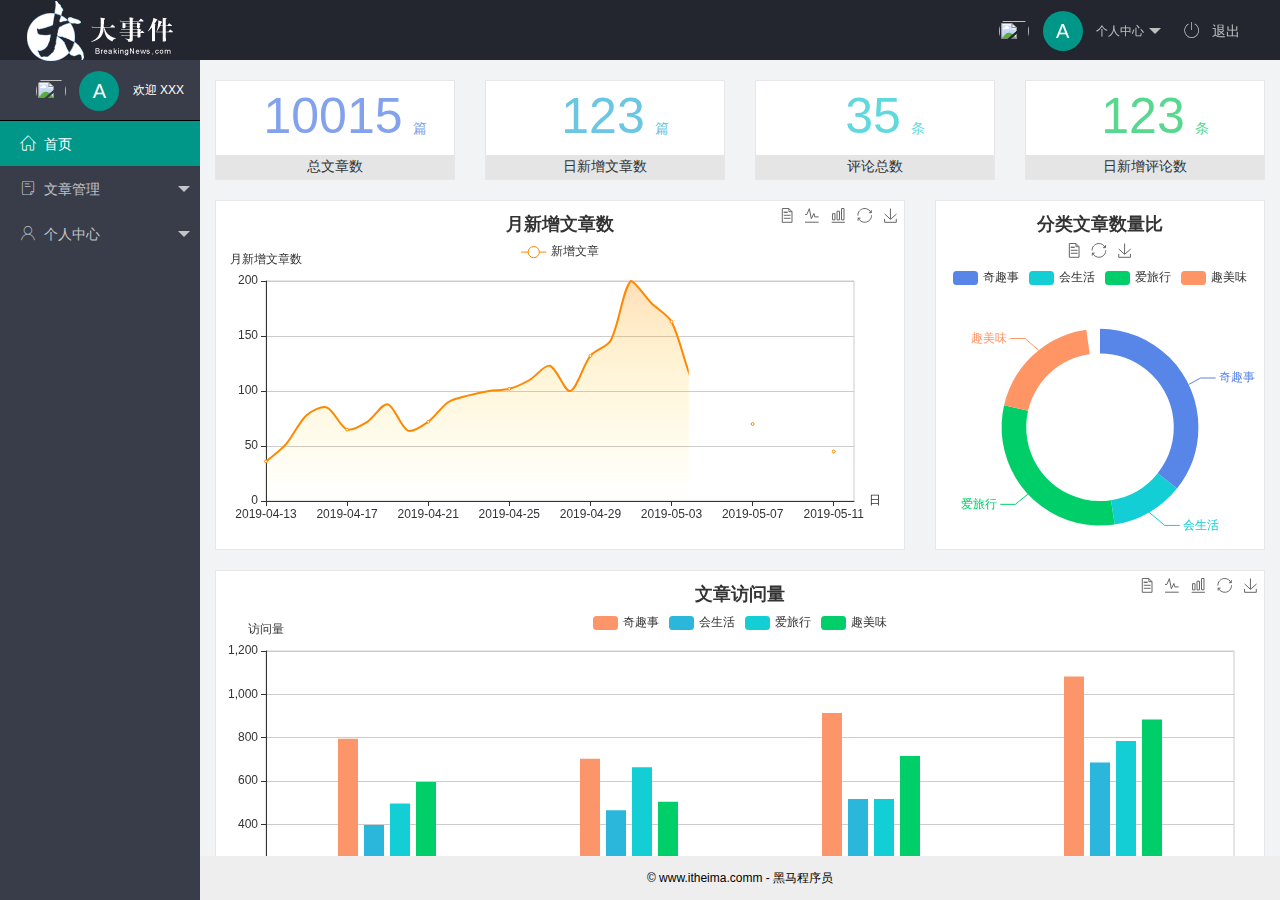
==== commit d7a883b1: "个人中心功能完成" ====
--- a/index.html
+++ b/index.html
@@ -7,6 +7,8 @@
     <link rel="stylesheet" href="/assets/lib/layui/css/layui.css">
     <link rel="stylesheet" href="/assets/css/index.css">
     <link rel="stylesheet" href="/assets/fonts/iconfont.css">
+    <link rel="shortcut icon" href="/bitbug_favicon.ico" />
+
 </head>
 <body class="layui-layout-body">
     <div class="layui-layout layui-layout-admin">
@@ -24,9 +26,9 @@
               个人中心
             </a>
             <dl class="layui-nav-child">
-              <dd><a href="">基本资料</a></dd>
-              <dd><a href="">更换头像</a></dd>
-              <dd><a href="">重置密码</a></dd>
+              <dd><a href="/user/user-info.html" target="fm">基本资料</a></dd>
+              <dd><a href="/user/user-avatar.html" target="fm">更换头像</a></dd>
+              <dd><a href="/user/user-pwd.html" target="fm">重置密码</a></dd>
             </dl>
           </li>
           <li class="layui-nav-item" id="btnLogout"><a href="javascript:;">
@@ -58,9 +60,9 @@
             </li>
             <li class="layui-nav-item"><a href="javascript:;"><span class="iconfont icon-user"></span>个人中心</a>
               <dl class="layui-nav-child">
-                <dd><a href="javascript:;"><i class="layui-icon layui-icon-app"></i>基本资料</a></dd>
-                <dd><a href="javascript:;"><i class="layui-icon layui-icon-app"></i>更换头像</a></dd>
-                <dd><a href="javascript:;"><i class="layui-icon layui-icon-app"></i>重置密码</a></dd>
+                <dd><a href="/user/user-info.html" target="fm"><i class="layui-icon layui-icon-app"></i>基本资料</a></dd>
+                <dd><a href="/user/user-avatar.html" target="fm"><i class="layui-icon layui-icon-app"></i>更换头像</a></dd>
+                <dd><a href="/user/user-pwd.html" target="fm"><i class="layui-icon layui-icon-app"></i>重置密码</a></dd>
               </dl>
             </li>
     
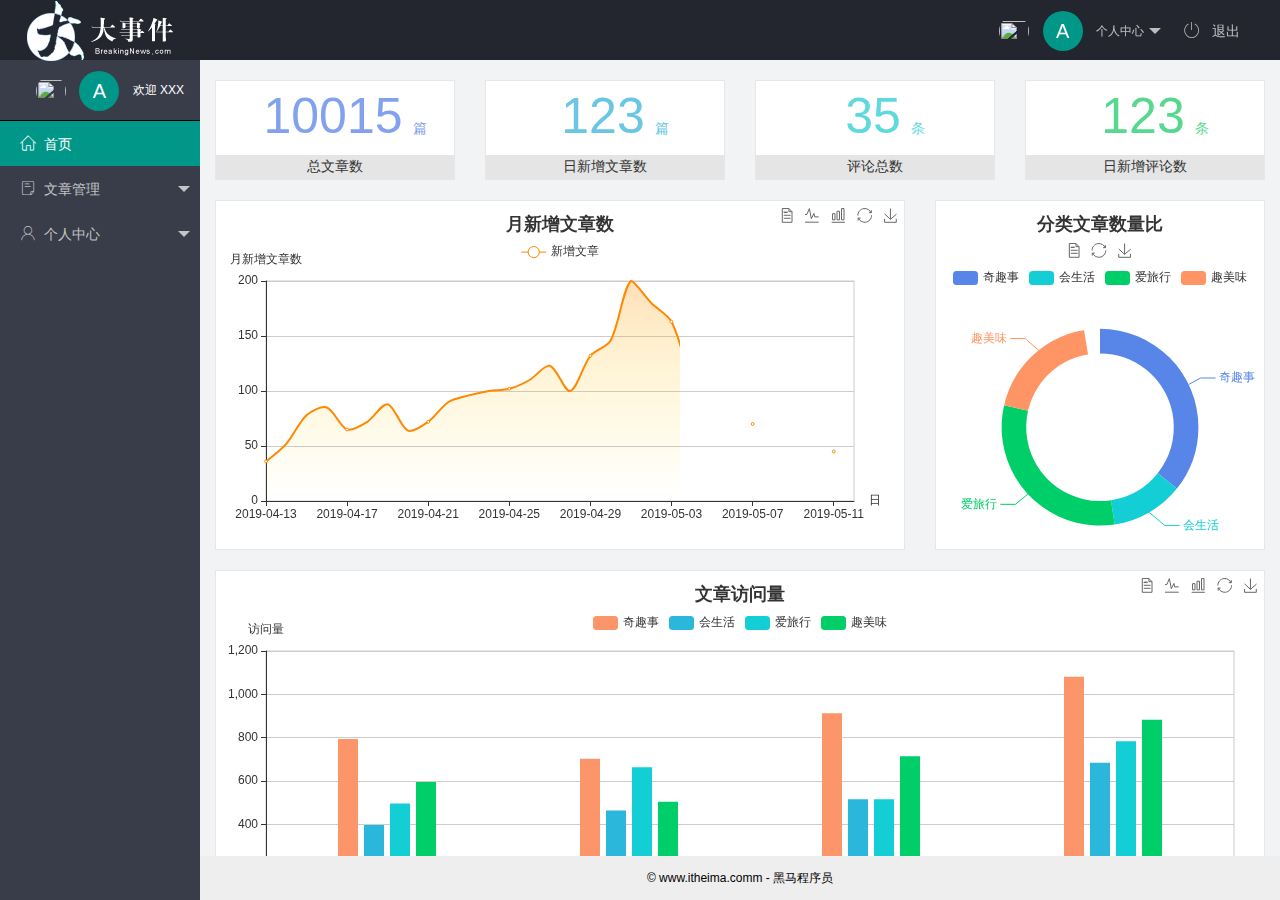
==== commit 534b94dd: "文章发布完编辑功能没写" ====
--- a/index.html
+++ b/index.html
@@ -53,9 +53,9 @@
             <li class="layui-nav-item"><a href="javascript:;"><span class="iconfont icon-16"></span>文章管理</a>
                 <!-- 删除类，不让默认展开：layui-nav-itemed -->
               <dl class="layui-nav-child">
-                <dd><a href="javascript:;"><i class="layui-icon layui-icon-app"></i>文章类别</a></dd>
-                <dd><a href="javascript:;"><i class="layui-icon layui-icon-app"></i>文章列表</a></dd>
-                <dd><a href="javascript:;"><i class="layui-icon layui-icon-app"></i>发表文章</a></dd>
+                <dd><a href="/article/art_cate.html" target="fm"><i class="layui-icon layui-icon-app"></i>文章类别</a></dd>
+                <dd><a  id="art_list" href="/article/art_list.html" target="fm"><i class="layui-icon layui-icon-app"></i>文章列表</a></dd>
+                <dd><a href="/article/art_pub.html" target="fm"><i class="layui-icon layui-icon-app"></i>发表文章</a></dd>
               </dl>
             </li>
             <li class="layui-nav-item"><a href="javascript:;"><span class="iconfont icon-user"></span>个人中心</a>
